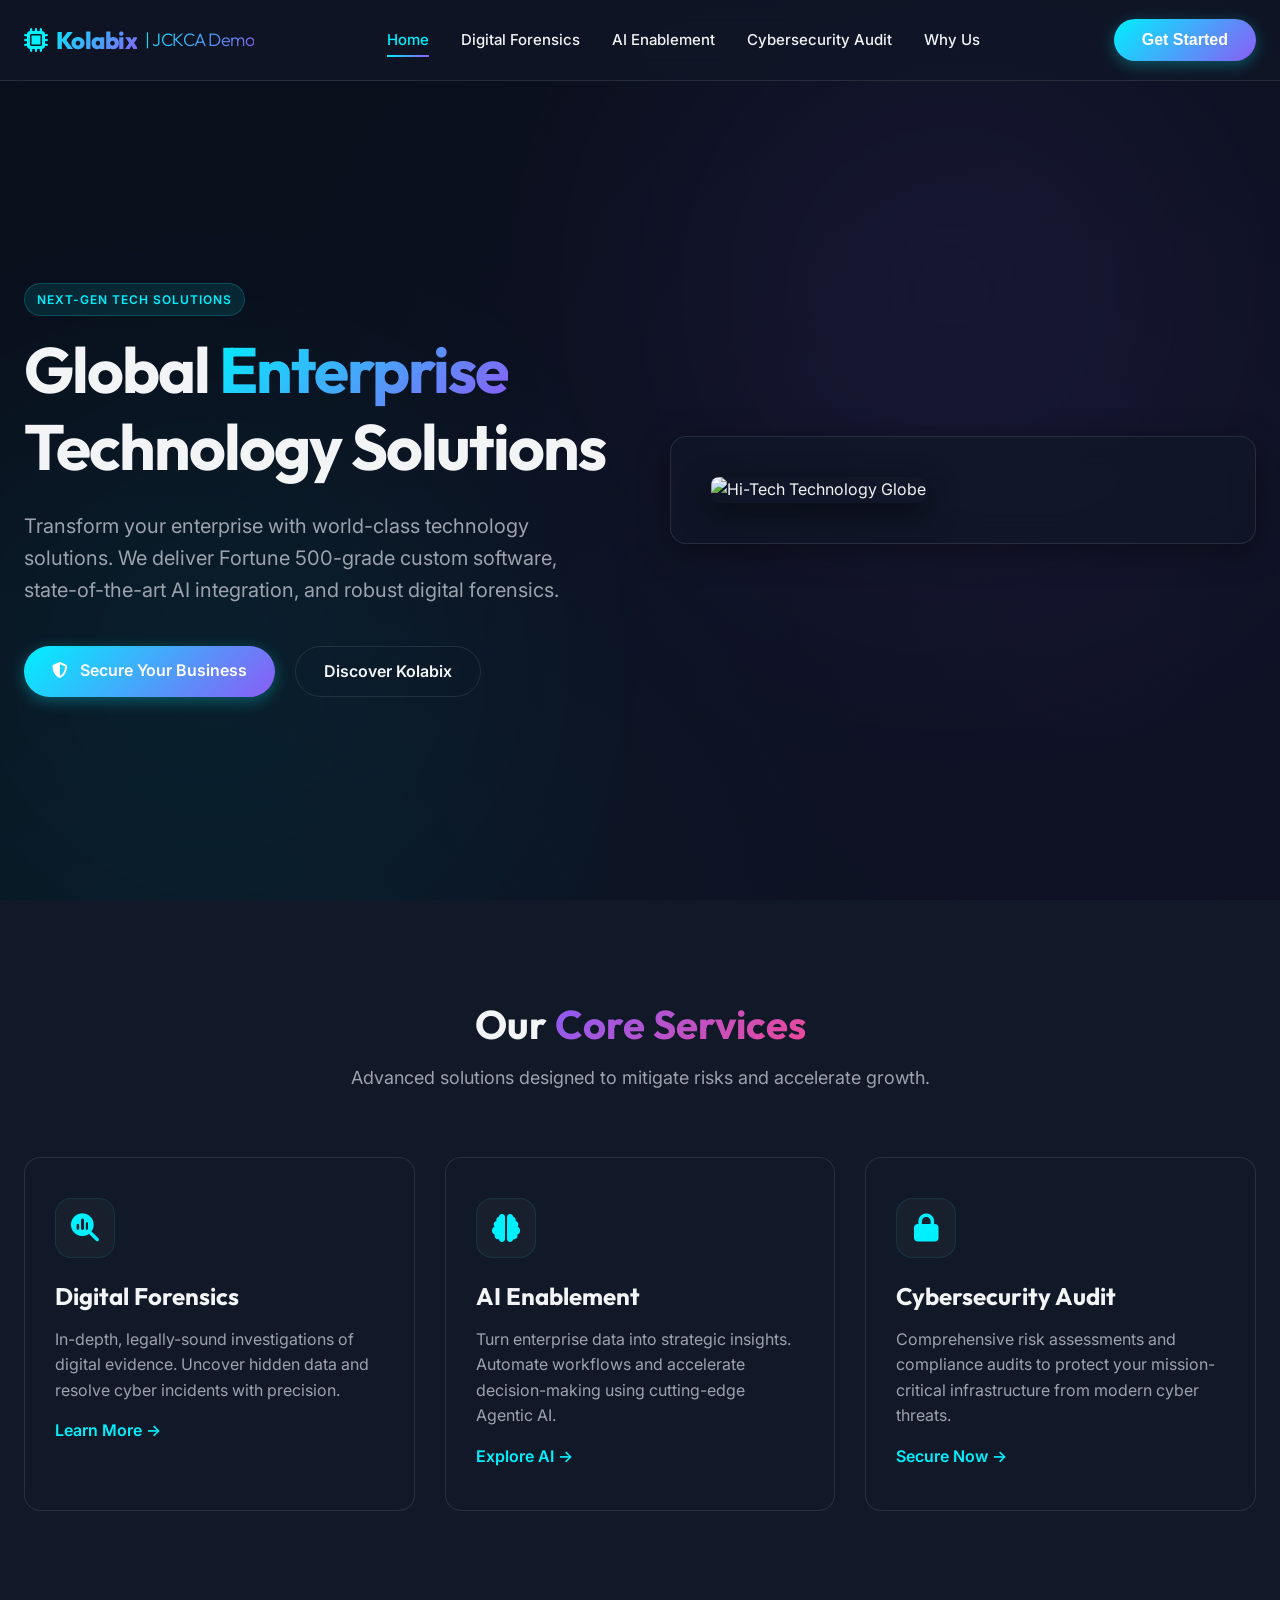
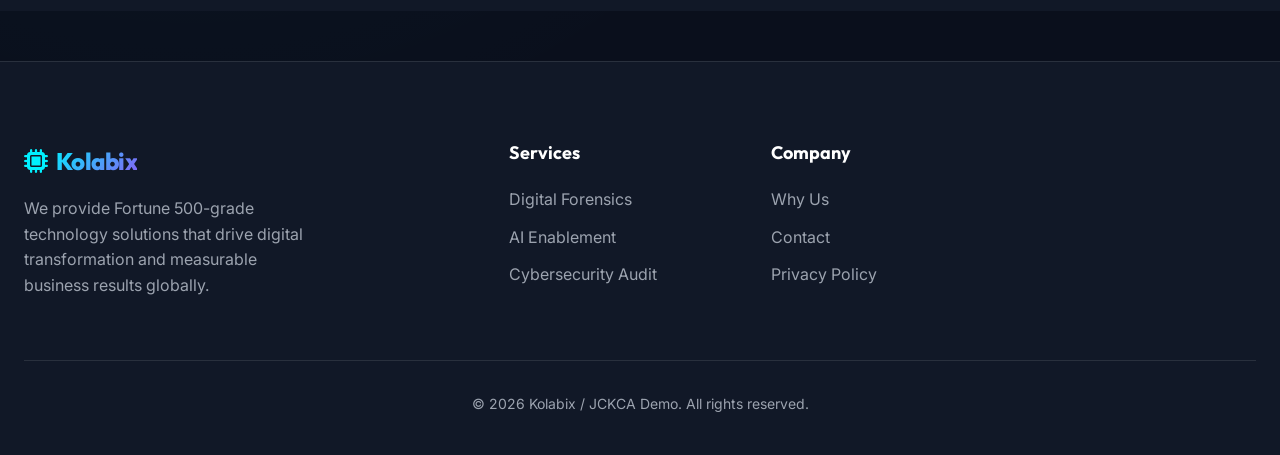
==== index.html @ 346cc745 "Add modern hi-tech theme and content pages for jckcademo" ====
<!DOCTYPE html>
<html lang="en">
<head>
    <meta charset="UTF-8">
    <meta name="viewport" content="width=device-width, initial-scale=1.0">
    <title>JCKCA Demo - Subdomain of Kolabix</title>
    <link rel="stylesheet" href="styles.css">
    <link rel="stylesheet" href="https://cdnjs.cloudflare.com/ajax/libs/font-awesome/6.4.0/css/all.min.css">
</head>
<body>

    <header>
        <div class="container nav-container">
            <a href="index.html" class="logo">
                <i class="fa-solid fa-microchip" style="color: var(--accent-cyan)"></i>
                <span>Kolabix</span> <span style="font-weight: 300; font-size: 18px; color: var(--text-secondary)">| JCKCA Demo</span>
            </a>
            
            <ul class="nav-links">
                <li><a href="index.html" class="active">Home</a></li>
                <li><a href="Digital%20Forensics.html">Digital Forensics</a></li>
                <li><a href="AI%20Enablement.html">AI Enablement</a></li>
                <li><a href="Cybersecurity%20Audit.html">Cybersecurity Audit</a></li>
                <li><a href="Why%20Us.html">Why Us</a></li>
            </ul>
            
            <button class="btn btn-primary" onclick="alert('Contact form coming soon!')">Get Started</button>
        </div>
    </header>

    <main>
        <section class="hero">
            <div class="container hero-grid">
                <div class="hero-content">
                    <span class="badge">Next-Gen Tech Solutions</span>
                    <h1>Global <span class="text-gradient">Enterprise</span> Technology Solutions</h1>
                    <p>Transform your enterprise with world-class technology solutions. We deliver Fortune 500-grade custom software, state-of-the-art AI integration, and robust digital forensics.</p>
                    
                    <div class="hero-btns">
                        <a href="Cybersecurity%20Audit.html" class="btn btn-primary"><i class="fa-solid fa-shield-halved" style="margin-right: 8px;"></i> Secure Your Business</a>
                        <a href="Why%20Us.html" class="btn btn-outline">Discover Kolabix</a>
                    </div>
                </div>
                
                <div class="hero-image glass-panel">
                    <img src="https://images.unsplash.com/photo-1451187580459-43490279c0fa?q=80&w=2672&auto=format&fit=crop" alt="Hi-Tech Technology Globe" style="width: 100%; border-radius: 8px; box-shadow: 0 10px 30px rgba(0,0,0,0.5);">
                </div>
            </div>
        </section>

        <section class="section-padding" style="background: var(--bg-secondary)">
            <div class="container">
                <div class="section-header">
                    <h2>Our <span class="text-gradient-alt">Core Services</span></h2>
                    <p>Advanced solutions designed to mitigate risks and accelerate growth.</p>
                </div>
                
                <div class="grid-3">
                    <div class="feature-card">
                        <div class="feature-icon"><i class="fa-solid fa-magnifying-glass-chart"></i></div>
                        <h3>Digital Forensics</h3>
                        <p>In-depth, legally-sound investigations of digital evidence. Uncover hidden data and resolve cyber incidents with precision.</p>
                        <a href="Digital%20Forensics.html" style="color: var(--accent-cyan); display: inline-block; margin-top: 15px; font-weight: 600;">Learn More &rarr;</a>
                    </div>
                    
                    <div class="feature-card">
                        <div class="feature-icon"><i class="fa-solid fa-brain"></i></div>
                        <h3>AI Enablement</h3>
                        <p>Turn enterprise data into strategic insights. Automate workflows and accelerate decision-making using cutting-edge Agentic AI.</p>
                        <a href="AI%20Enablement.html" style="color: var(--accent-cyan); display: inline-block; margin-top: 15px; font-weight: 600;">Explore AI &rarr;</a>
                    </div>
                    
                    <div class="feature-card">
                        <div class="feature-icon"><i class="fa-solid fa-lock"></i></div>
                        <h3>Cybersecurity Audit</h3>
                        <p>Comprehensive risk assessments and compliance audits to protect your mission-critical infrastructure from modern cyber threats.</p>
                        <a href="Cybersecurity%20Audit.html" style="color: var(--accent-cyan); display: inline-block; margin-top: 15px; font-weight: 600;">Secure Now &rarr;</a>
                    </div>
                </div>
            </div>
        </section>

    </main>

    <footer>
        <div class="container">
            <div class="footer-grid">
                <div class="footer-about">
                    <a href="index.html" class="logo">
                        <i class="fa-solid fa-microchip" style="color: var(--accent-cyan)"></i>
                        <span>Kolabix</span>
                    </a>
                    <p>We provide Fortune 500-grade technology solutions that drive digital transformation and measurable business results globally.</p>
                </div>
                
                <div class="footer-links">
                    <h4>Services</h4>
                    <ul>
                        <li><a href="Digital%20Forensics.html">Digital Forensics</a></li>
                        <li><a href="AI%20Enablement.html">AI Enablement</a></li>
                        <li><a href="Cybersecurity%20Audit.html">Cybersecurity Audit</a></li>
                    </ul>
                </div>
                
                <div class="footer-links">
                    <h4>Company</h4>
                    <ul>
                        <li><a href="Why%20Us.html">Why Us</a></li>
                        <li><a href="#">Contact</a></li>
                        <li><a href="#">Privacy Policy</a></li>
                    </ul>
                </div>
            </div>
            
            <div class="footer-bottom">
                &copy; 2026 Kolabix / JCKCA Demo. All rights reserved.
            </div>
        </div>
    </footer>

</body>
</html>
---- styles.css ----
@import url('https://fonts.googleapis.com/css2?family=Inter:wght@300;400;500;600;700;800&family=Outfit:wght@400;500;600;700;800&display=swap');

:root {
  --bg-primary: #0a0f1c;
  --bg-secondary: #111827;
  --bg-glass: rgba(17, 24, 39, 0.7);
  --text-primary: #f3f4f6;
  --text-secondary: #9ca3af;
  --accent-cyan: #00f0ff;
  --accent-purple: #8b5cf6;
  --accent-pink: #ec4899;
  
  --gradient-primary: linear-gradient(135deg, var(--accent-cyan), var(--accent-purple));
  --gradient-secondary: linear-gradient(135deg, var(--accent-purple), var(--accent-pink));
  
  --glass-border: rgba(255, 255, 255, 0.1);
  --glass-shadow: 0 8px 32px 0 rgba(0, 0, 0, 0.37);
  
  --card-radius: 16px;
  --transition-fast: 0.2s ease;
  --transition-normal: 0.4s cubic-bezier(0.4, 0, 0.2, 1);
}

* {
  margin: 0;
  padding: 0;
  box-sizing: border-box;
}

body {
  font-family: 'Inter', sans-serif;
  background-color: var(--bg-primary);
  color: var(--text-primary);
  line-height: 1.6;
  overflow-x: hidden;
  background-image: 
    radial-gradient(circle at 15% 50%, rgba(0, 240, 255, 0.05) 0%, transparent 50%),
    radial-gradient(circle at 85% 30%, rgba(139, 92, 246, 0.05) 0%, transparent 50%);
}

h1, h2, h3, h4, h5, h6 {
  font-family: 'Outfit', sans-serif;
  font-weight: 700;
  line-height: 1.2;
}

a {
  text-decoration: none;
  color: inherit;
  transition: color var(--transition-fast);
}

.container {
  max-width: 1280px;
  margin: 0 auto;
  padding: 0 24px;
}

/* Typography elements */
.text-gradient {
  background: var(--gradient-primary);
  -webkit-background-clip: text;
  -webkit-text-fill-color: transparent;
  background-clip: text;
}

.text-gradient-alt {
  background: var(--gradient-secondary);
  -webkit-background-clip: text;
  -webkit-text-fill-color: transparent;
  background-clip: text;
}

/* Header & Nav */
header {
  position: fixed;
  top: 0;
  left: 0;
  width: 100%;
  z-index: 1000;
  background: var(--bg-glass);
  backdrop-filter: blur(12px);
  -webkit-backdrop-filter: blur(12px);
  border-bottom: 1px solid var(--glass-border);
  transition: all var(--transition-normal);
}

.nav-container {
  display: flex;
  justify-content: space-between;
  align-items: center;
  height: 80px;
}

.logo {
  font-family: 'Outfit', sans-serif;
  font-size: 24px;
  font-weight: 800;
  letter-spacing: -0.5px;
  display: flex;
  align-items: center;
  gap: 8px;
}

.logo span {
  background: var(--gradient-primary);
  -webkit-background-clip: text;
  -webkit-text-fill-color: transparent;
}

.nav-links {
  display: flex;
  gap: 32px;
  list-style: none;
}

.nav-links a {
  font-weight: 500;
  font-size: 15px;
  color: var(--text-primary);
  position: relative;
  padding: 8px 0;
}

.nav-links a::after {
  content: '';
  position: absolute;
  bottom: 0;
  left: 0;
  width: 0;
  height: 2px;
  background: var(--gradient-primary);
  transition: width var(--transition-normal);
}

.nav-links a:hover::after,
.nav-links a.active::after {
  width: 100%;
}

.nav-links a.active {
  color: var(--accent-cyan);
}

.btn {
  display: inline-block;
  padding: 12px 28px;
  border-radius: 30px;
  font-weight: 600;
  font-size: 16px;
  cursor: pointer;
  transition: all var(--transition-normal);
  border: none;
  outline: none;
}

.btn-primary {
  background: var(--gradient-primary);
  color: #fff;
  box-shadow: 0 4px 15px rgba(0, 240, 255, 0.3);
}

.btn-primary:hover {
  transform: translateY(-2px);
  box-shadow: 0 8px 25px rgba(0, 240, 255, 0.4);
  background: linear-gradient(135deg, var(--accent-purple), var(--accent-cyan));
}

.btn-outline {
  background: transparent;
  color: var(--text-primary);
  border: 1px solid var(--glass-border);
  backdrop-filter: blur(10px);
}

.btn-outline:hover {
  background: rgba(255, 255, 255, 0.05);
  border-color: var(--accent-cyan);
  color: var(--accent-cyan);
}

/* Hero Section */
.hero {
  padding: 180px 0 100px;
  min-height: 100vh;
  display: flex;
  align-items: center;
  position: relative;
}

.hero::before {
  content: '';
  position: absolute;
  top: 10%;
  right: 10%;
  width: 400px;
  height: 400px;
  background: var(--accent-purple);
  filter: blur(150px);
  opacity: 0.15;
  border-radius: 50%;
  z-index: -1;
}

.hero::after {
  content: '';
  position: absolute;
  bottom: 10%;
  left: 5%;
  width: 300px;
  height: 300px;
  background: var(--accent-cyan);
  filter: blur(150px);
  opacity: 0.15;
  border-radius: 50%;
  z-index: -1;
}

.hero-grid {
  display: grid;
  grid-template-columns: 1fr 1fr;
  gap: 60px;
  align-items: center;
}

.hero-content h1 {
  font-size: 64px;
  margin-bottom: 24px;
  letter-spacing: -2px;
}

.hero-content p {
  font-size: 20px;
  color: var(--text-secondary);
  margin-bottom: 40px;
  max-width: 540px;
}

.hero-btns {
  display: flex;
  gap: 20px;
}

.hero-image {
  position: relative;
}

.glass-panel {
  background: var(--bg-glass);
  backdrop-filter: blur(16px);
  -webkit-backdrop-filter: blur(16px);
  border: 1px solid var(--glass-border);
  border-radius: var(--card-radius);
  padding: 40px;
  box-shadow: var(--glass-shadow);
  position: relative;
  overflow: hidden;
}

.glass-panel::before {
  content: '';
  position: absolute;
  top: 0;
  left: -100%;
  width: 50%;
  height: 100%;
  background: linear-gradient(90deg, transparent, rgba(255,255,255,0.05), transparent);
  transform: skewX(-20deg);
  animation: shine 8s infinite;
}

@keyframes shine {
  0% { left: -100%; }
  20% { left: 200%; }
  100% { left: 200%; }
}

/* Feature Cards */
.section-padding {
  padding: 100px 0;
}

.section-header {
  text-align: center;
  margin-bottom: 64px;
}

.section-header h2 {
  font-size: 40px;
  margin-bottom: 16px;
}

.section-header p {
  color: var(--text-secondary);
  font-size: 18px;
  max-width: 600px;
  margin: 0 auto;
}

.grid-3 {
  display: grid;
  grid-template-columns: repeat(3, 1fr);
  gap: 30px;
}

.grid-2 {
  display: grid;
  grid-template-columns: repeat(2, 1fr);
  gap: 40px;
}

.feature-card {
  background: var(--bg-secondary);
  border: 1px solid var(--glass-border);
  border-radius: var(--card-radius);
  padding: 40px 30px;
  transition: all var(--transition-normal);
  position: relative;
  overflow: hidden;
  z-index: 1;
}

.feature-card::before {
  content: '';
  position: absolute;
  top: 0;
  left: 0;
  width: 100%;
  height: 100%;
  background: var(--gradient-primary);
  opacity: 0;
  z-index: -1;
  transition: opacity var(--transition-normal);
}

.feature-card:hover {
  transform: translateY(-10px);
  border-color: transparent;
  box-shadow: 0 20px 40px rgba(0, 0, 0, 0.4);
}

.feature-card:hover::before {
  opacity: 0.05;
}

.feature-icon {
  width: 60px;
  height: 60px;
  border-radius: 16px;
  background: rgba(255, 255, 255, 0.03);
  display: flex;
  align-items: center;
  justify-content: center;
  margin-bottom: 24px;
  font-size: 28px;
  color: var(--accent-cyan);
  border: 1px solid rgba(0, 240, 255, 0.1);
  transition: all var(--transition-normal);
}

.feature-card:hover .feature-icon {
  background: var(--gradient-primary);
  color: white;
  border-color: transparent;
  transform: scale(1.1) rotate(5deg);
}

.feature-card h3 {
  font-size: 24px;
  margin-bottom: 16px;
}

.feature-card p {
  color: var(--text-secondary);
}

/* Footer */
footer {
  background: var(--bg-secondary);
  border-top: 1px solid var(--glass-border);
  padding: 80px 0 40px;
  margin-top: 50px;
}

.footer-grid {
  display: grid;
  grid-template-columns: 2fr 1fr 1fr 1fr;
  gap: 40px;
  margin-bottom: 60px;
}

.footer-about p {
  color: var(--text-secondary);
  margin-top: 16px;
  max-width: 300px;
}

.footer-links h4 {
  font-size: 18px;
  margin-bottom: 24px;
  color: #fff;
}

.footer-links ul {
  list-style: none;
}

.footer-links li {
  margin-bottom: 12px;
}

.footer-links a {
  color: var(--text-secondary);
}

.footer-links a:hover {
  color: var(--accent-cyan);
}

.footer-bottom {
  text-align: center;
  padding-top: 32px;
  border-top: 1px solid var(--glass-border);
  color: var(--text-secondary);
  font-size: 14px;
}

.badge {
  display: inline-block;
  padding: 6px 12px;
  background: rgba(0, 240, 255, 0.1);
  color: var(--accent-cyan);
  border: 1px solid rgba(0, 240, 255, 0.2);
  border-radius: 20px;
  font-size: 12px;
  font-weight: 600;
  letter-spacing: 1px;
  text-transform: uppercase;
  margin-bottom: 16px;
}

/* Responsive */
@media (max-width: 992px) {
  .hero-grid {
    grid-template-columns: 1fr;
    text-align: center;
  }
  
  .hero-content p {
    margin: 0 auto 40px;
  }
  
  .hero-btns {
    justify-content: center;
  }
  
  .grid-3 {
    grid-template-columns: repeat(2, 1fr);
  }
}

@media (max-width: 768px) {
  .nav-links {
    display: none;
  }
  
  .hero-content h1 {
    font-size: 48px;
  }
  
  .grid-3, .grid-2 {
    grid-template-columns: 1fr;
  }
  
  .footer-grid {
    grid-template-columns: 1fr 1fr;
  }
}

@media (max-width: 480px) {
  .footer-grid {
    grid-template-columns: 1fr;
  }
  
  .hero-content h1 {
    font-size: 36px;
  }
}
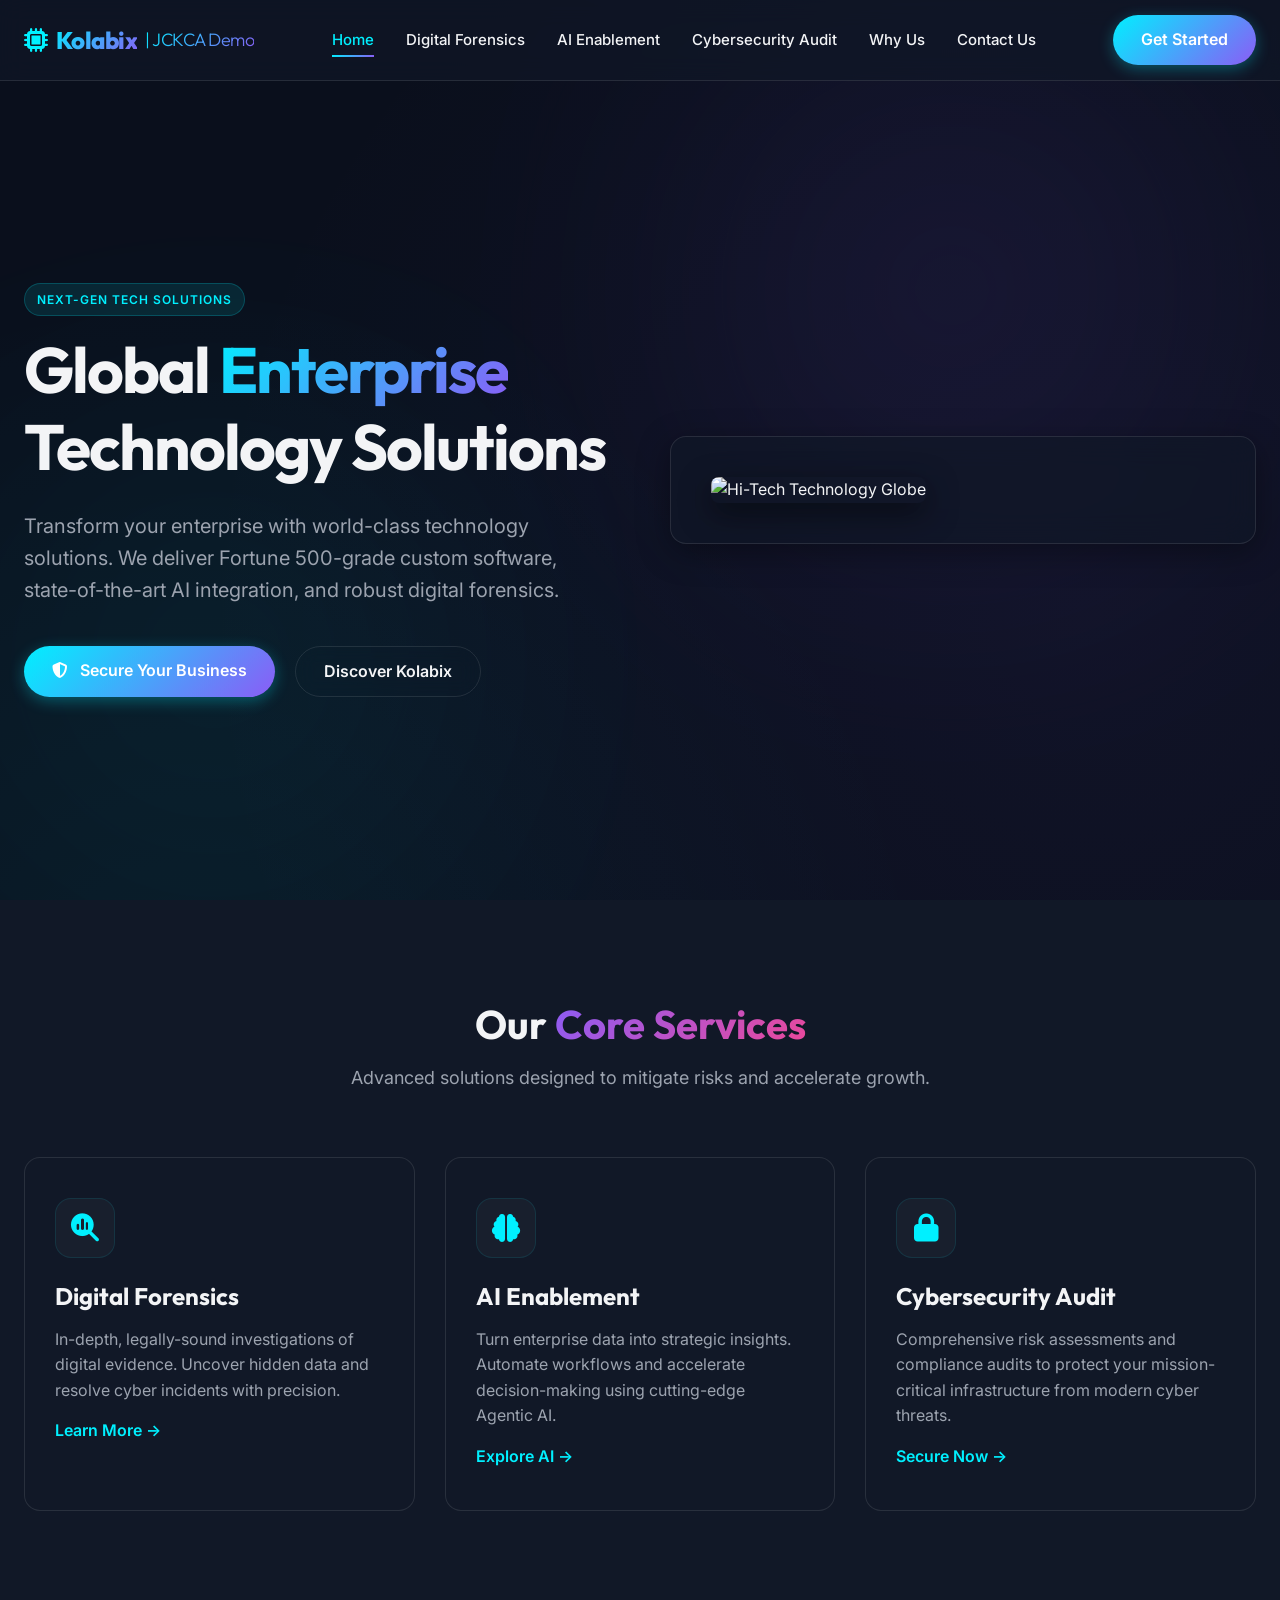
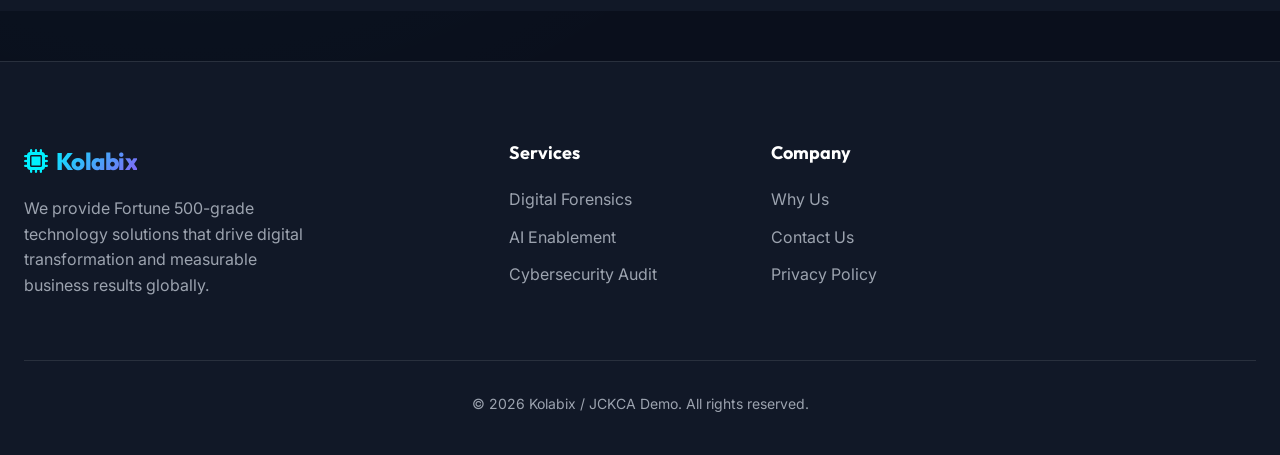
==== commit e93077a4: "Add Contact Us page and update CTAs" ====
--- a/index.html
+++ b/index.html
@@ -22,9 +22,10 @@
                 <li><a href="AI%20Enablement.html">AI Enablement</a></li>
                 <li><a href="Cybersecurity%20Audit.html">Cybersecurity Audit</a></li>
                 <li><a href="Why%20Us.html">Why Us</a></li>
+                <li><a href="Contact%20us.html">Contact Us</a></li>
             </ul>
             
-            <button class="btn btn-primary" onclick="alert('Contact form coming soon!')">Get Started</button>
+            <a href="Contact%20us.html" class="btn btn-primary">Get Started</a>
         </div>
     </header>
 
@@ -106,7 +107,7 @@
                     <h4>Company</h4>
                     <ul>
                         <li><a href="Why%20Us.html">Why Us</a></li>
-                        <li><a href="#">Contact</a></li>
+                        <li><a href="Contact%20us.html">Contact Us</a></li>
                         <li><a href="#">Privacy Policy</a></li>
                     </ul>
                 </div>
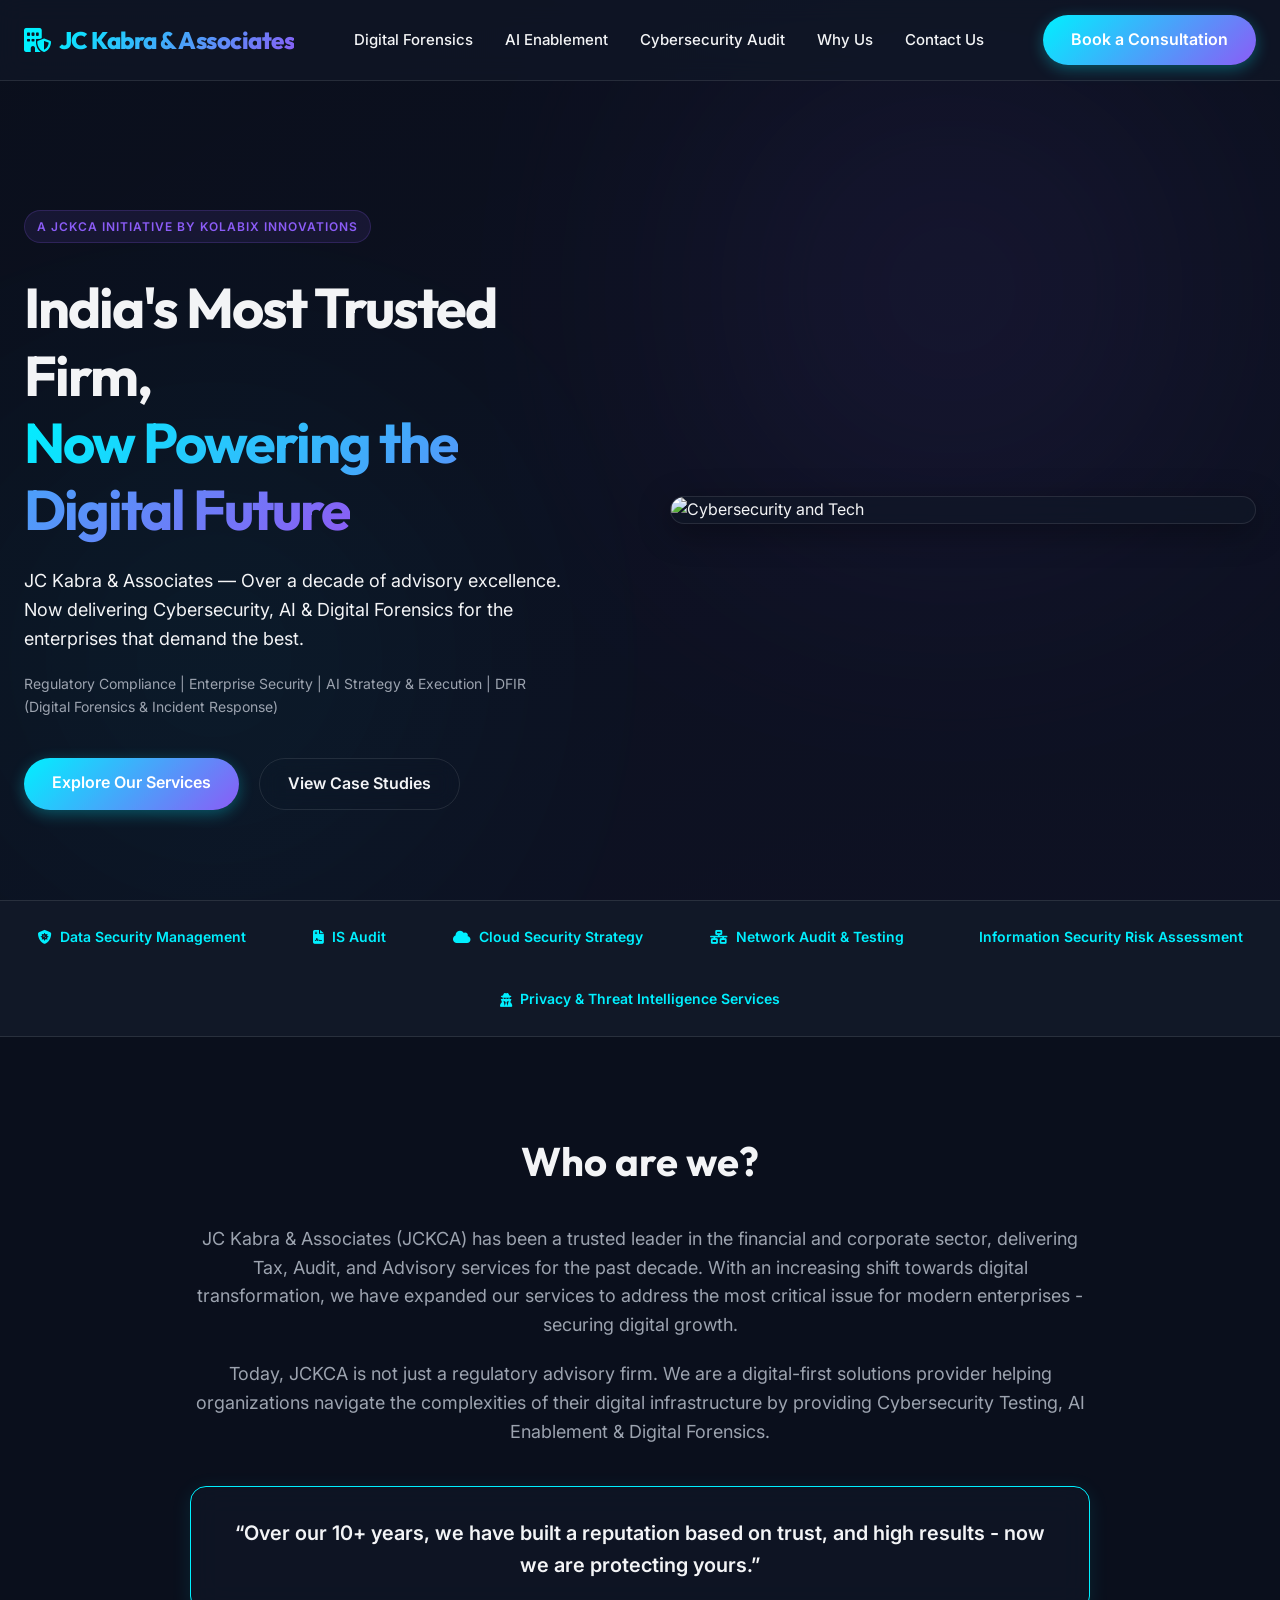
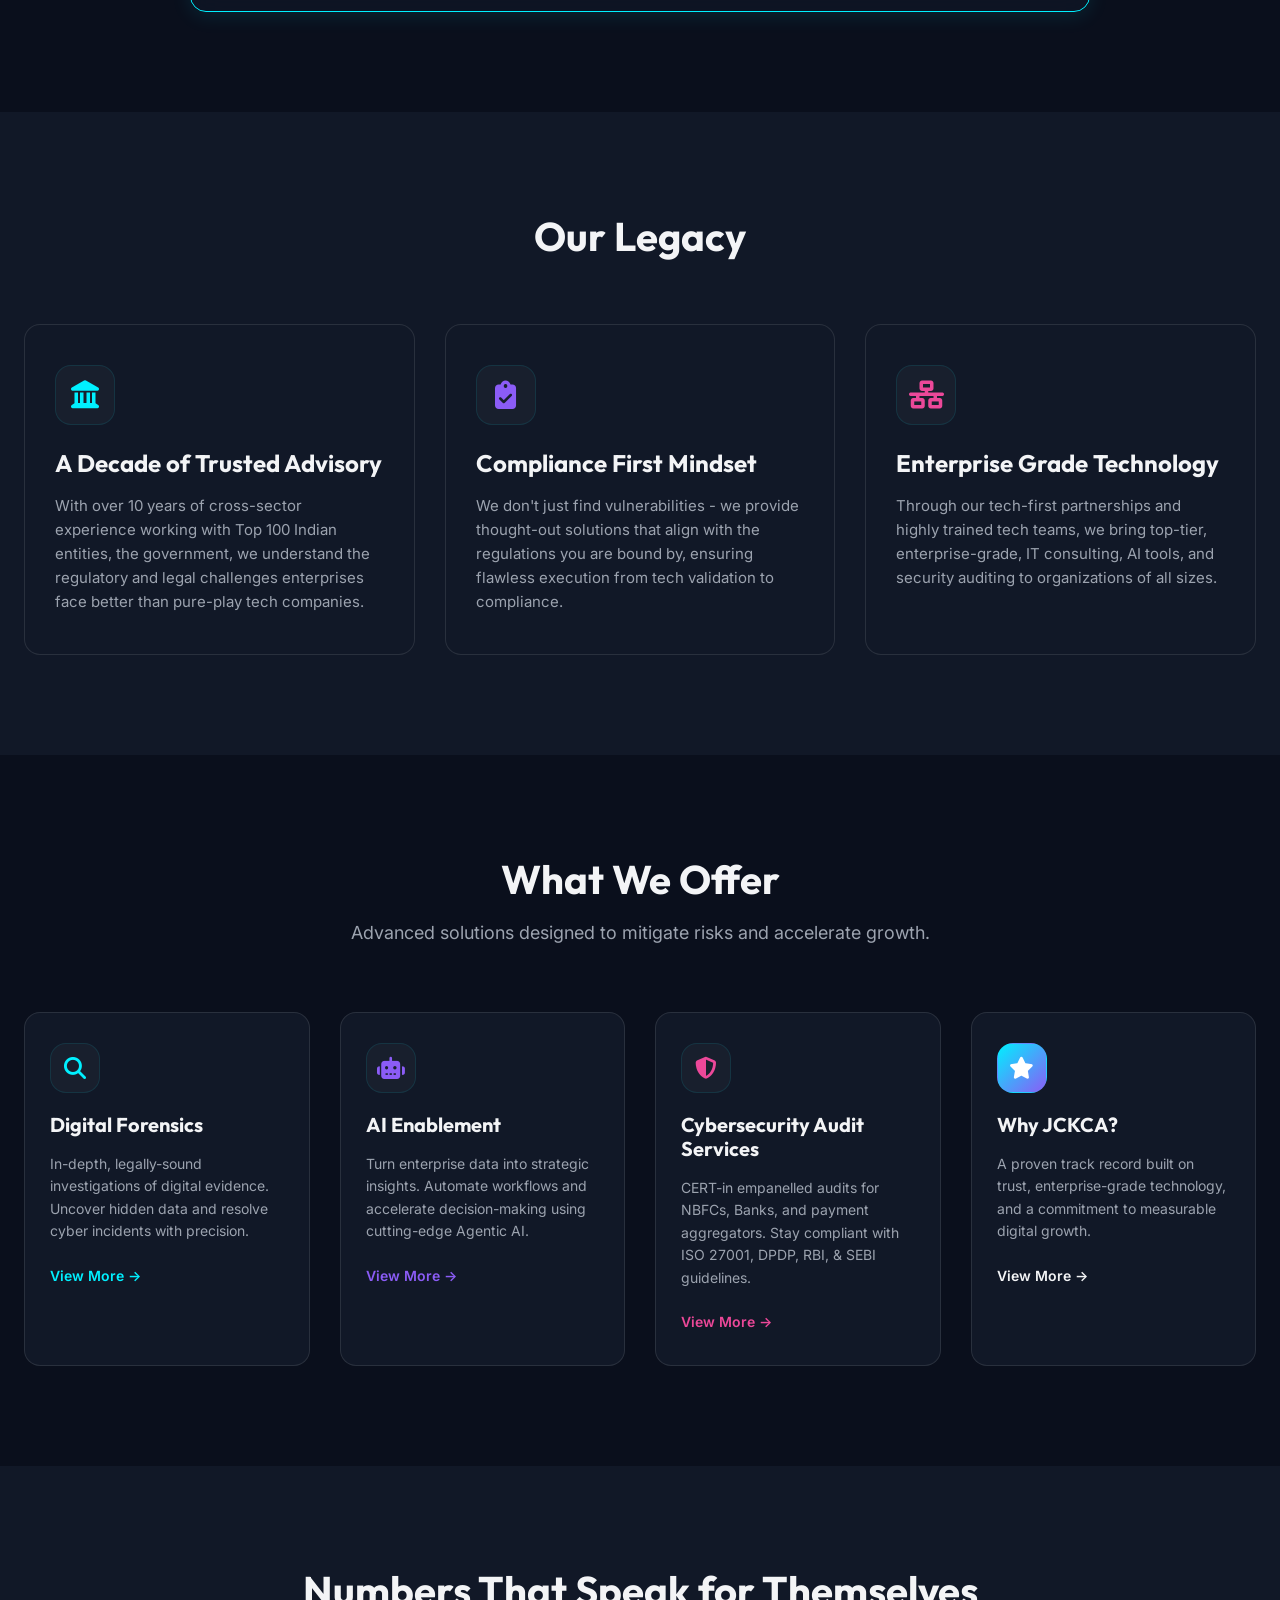
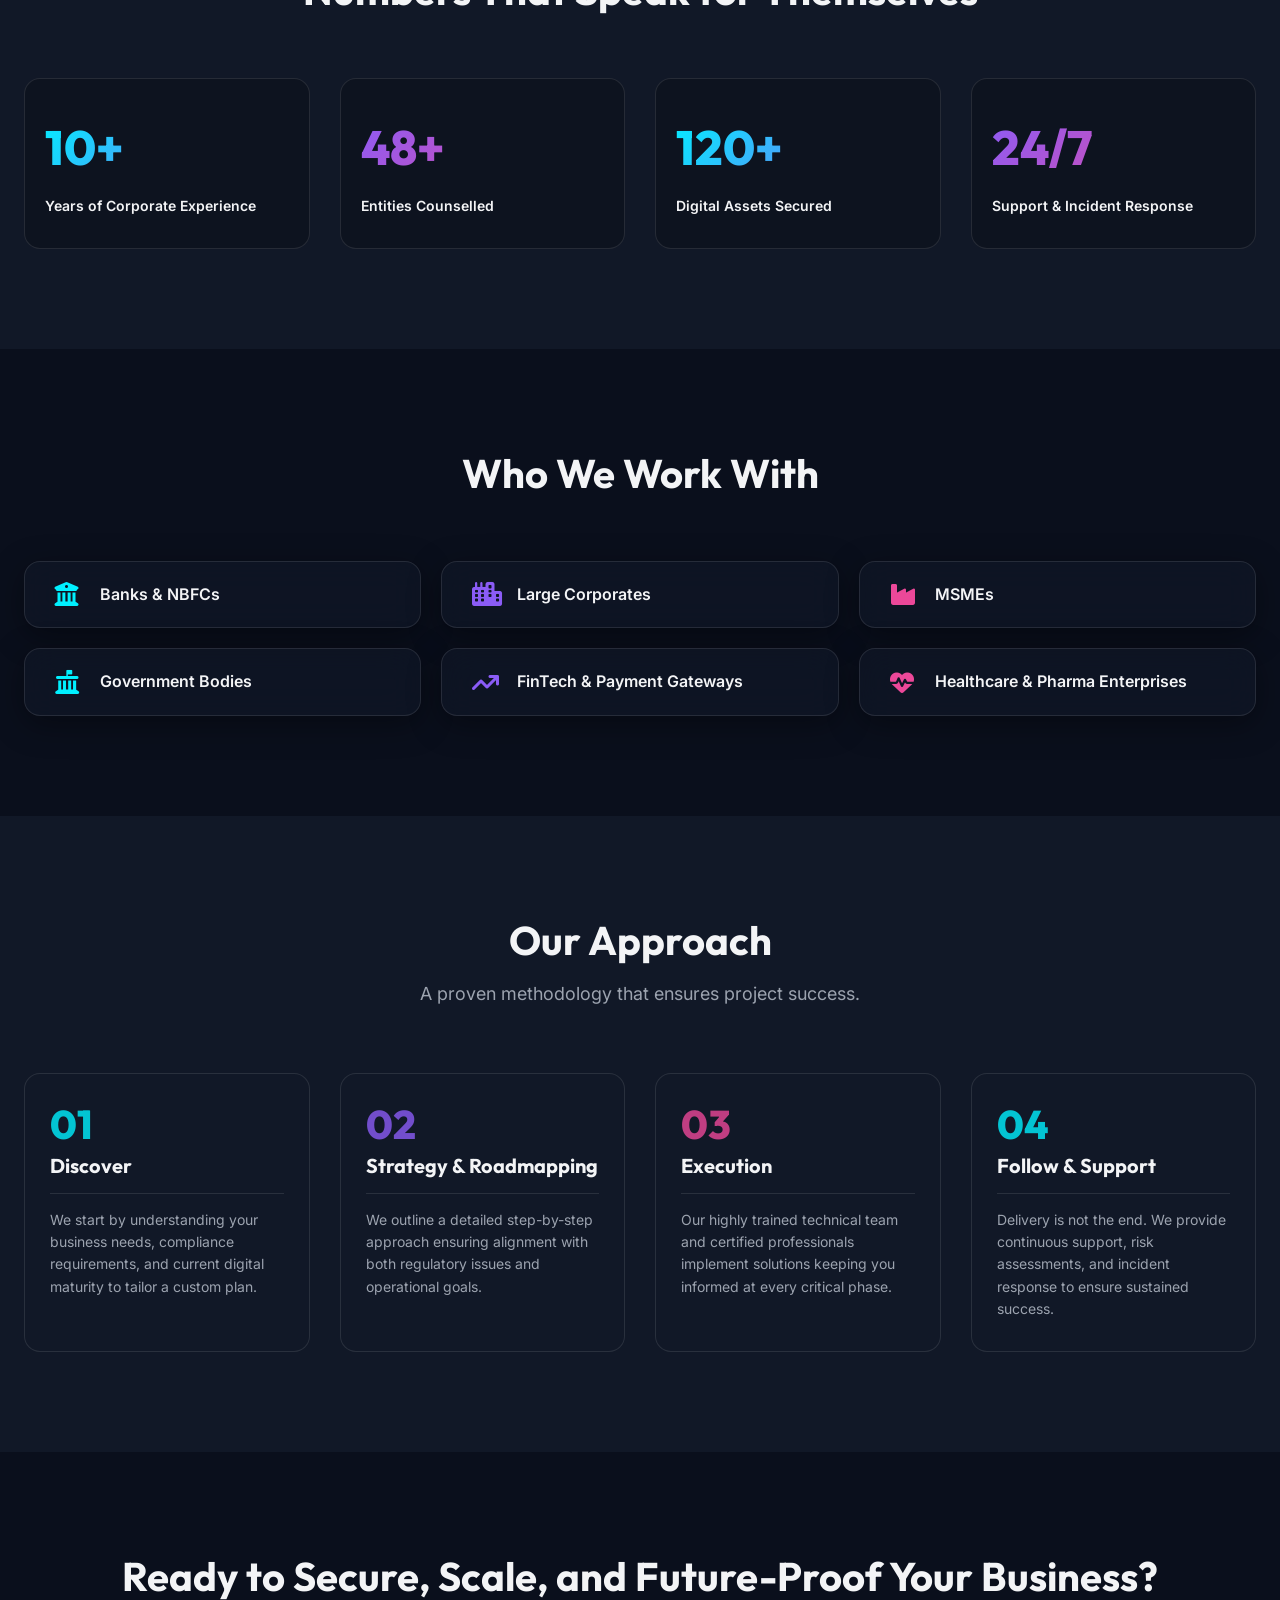
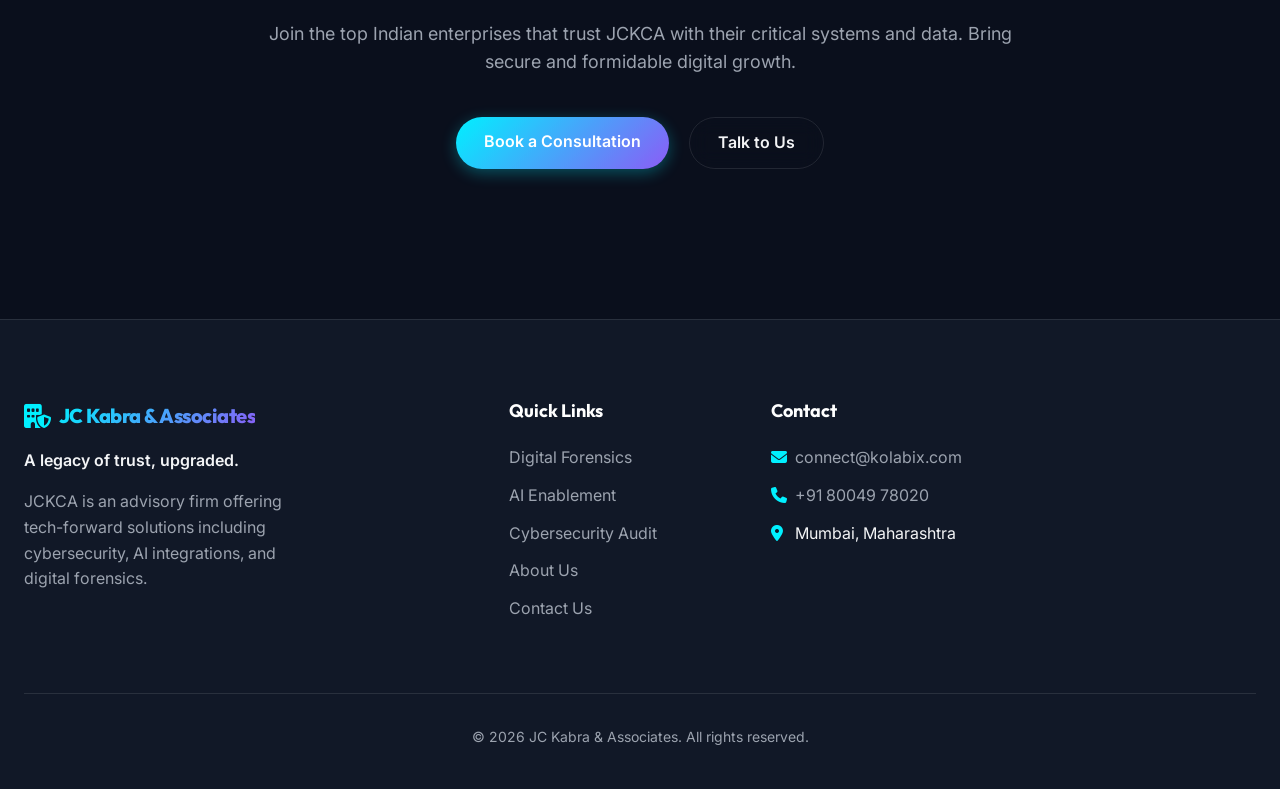
==== commit fb9c5fe7: "Update homepage content from mockup & update header/footer logo" ====
--- a/index.html
+++ b/index.html
@@ -3,7 +3,7 @@
 <head>
     <meta charset="UTF-8">
     <meta name="viewport" content="width=device-width, initial-scale=1.0">
-    <title>JCKCA Demo - Subdomain of Kolabix</title>
+    <title>JC Kabra & Associates - Powering the Digital Future</title>
     <link rel="stylesheet" href="styles.css">
     <link rel="stylesheet" href="https://cdnjs.cloudflare.com/ajax/libs/font-awesome/6.4.0/css/all.min.css">
 </head>
@@ -12,12 +12,11 @@
     <header>
         <div class="container nav-container">
             <a href="index.html" class="logo">
-                <i class="fa-solid fa-microchip" style="color: var(--accent-cyan)"></i>
-                <span>Kolabix</span> <span style="font-weight: 300; font-size: 18px; color: var(--text-secondary)">| JCKCA Demo</span>
+                <i class="fa-solid fa-building-shield" style="color: var(--accent-cyan)"></i>
+                <span>JC Kabra & Associates</span>
             </a>
             
             <ul class="nav-links">
-                <li><a href="index.html" class="active">Home</a></li>
                 <li><a href="Digital%20Forensics.html">Digital Forensics</a></li>
                 <li><a href="AI%20Enablement.html">AI Enablement</a></li>
                 <li><a href="Cybersecurity%20Audit.html">Cybersecurity Audit</a></li>
@@ -25,58 +24,226 @@
                 <li><a href="Contact%20us.html">Contact Us</a></li>
             </ul>
             
-            <a href="Contact%20us.html" class="btn btn-primary">Get Started</a>
+            <a href="Contact%20us.html" class="btn btn-primary">Book a Consultation</a>
         </div>
     </header>
 
     <main>
-        <section class="hero">
+        <section class="hero" style="padding-bottom: 60px;">
             <div class="container hero-grid">
                 <div class="hero-content">
-                    <span class="badge">Next-Gen Tech Solutions</span>
-                    <h1>Global <span class="text-gradient">Enterprise</span> Technology Solutions</h1>
-                    <p>Transform your enterprise with world-class technology solutions. We deliver Fortune 500-grade custom software, state-of-the-art AI integration, and robust digital forensics.</p>
+                    <span class="badge" style="background: rgba(139, 92, 246, 0.1); color: var(--accent-purple); border-color: rgba(139, 92, 246, 0.2);">A JCKCA Initiative by Kolabix Innovations</span>
+                    <h1 style="font-size: 56px; margin-top: 15px;">India's Most Trusted Firm, <br/><span class="text-gradient">Now Powering the Digital Future</span></h1>
+                    <p style="font-size: 18px; color: var(--text-primary); margin-bottom: 20px;">JC Kabra & Associates — Over a decade of advisory excellence. Now delivering Cybersecurity, AI & Digital Forensics for the enterprises that demand the best.</p>
+                    <p style="font-size: 14px; color: var(--text-secondary); margin-bottom: 40px;">
+                        Regulatory Compliance | Enterprise Security | AI Strategy & Execution | DFIR (Digital Forensics & Incident Response)
+                    </p>
                     
                     <div class="hero-btns">
-                        <a href="Cybersecurity%20Audit.html" class="btn btn-primary"><i class="fa-solid fa-shield-halved" style="margin-right: 8px;"></i> Secure Your Business</a>
-                        <a href="Why%20Us.html" class="btn btn-outline">Discover Kolabix</a>
+                        <a href="#services" class="btn btn-primary">Explore Our Services</a>
+                        <a href="Why%20Us.html" class="btn btn-outline">View Case Studies</a>
                     </div>
                 </div>
                 
-                <div class="hero-image glass-panel">
-                    <img src="https://images.unsplash.com/photo-1451187580459-43490279c0fa?q=80&w=2672&auto=format&fit=crop" alt="Hi-Tech Technology Globe" style="width: 100%; border-radius: 8px; box-shadow: 0 10px 30px rgba(0,0,0,0.5);">
-                </div>
-            </div>
-        </section>
-
-        <section class="section-padding" style="background: var(--bg-secondary)">
-            <div class="container">
-                <div class="section-header">
-                    <h2>Our <span class="text-gradient-alt">Core Services</span></h2>
-                    <p>Advanced solutions designed to mitigate risks and accelerate growth.</p>
-                </div>
-                
+                <div class="hero-image glass-panel" style="padding: 0;">
+                    <img src="https://images.unsplash.com/photo-1550751827-4bd374c3f58b?q=80&w=2670&auto=format&fit=crop" alt="Cybersecurity and Tech" style="width: 100%; border-radius: 8px; box-shadow: 0 10px 30px rgba(0,0,0,0.5); display: block;">
+                </div>
+            </div>
+        </section>
+
+        <!-- Scrolling Ticker Alternative (Tags) -->
+        <section style="background: var(--bg-secondary); border-top: 1px solid var(--glass-border); border-bottom: 1px solid var(--glass-border); padding: 25px 0; overflow: hidden;">
+            <div class="container" style="display: flex; gap: 40px; justify-content: space-around; flex-wrap: wrap; font-size: 14px; font-weight: 600; color: var(--accent-cyan);">
+                <div style="display: flex; align-items: center; gap: 8px;"><i class="fa-solid fa-shield-virus"></i> Data Security Management</div>
+                <div style="display: flex; align-items: center; gap: 8px;"><i class="fa-solid fa-file-contract"></i> IS Audit</div>
+                <div style="display: flex; align-items: center; gap: 8px;"><i class="fa-solid fa-cloud"></i> Cloud Security Strategy</div>
+                <div style="display: flex; align-items: center; gap: 8px;"><i class="fa-solid fa-network-wired"></i> Network Audit & Testing</div>
+                <div style="display: flex; align-items: center; gap: 8px;"><i class="fa-solid fa-magnifying-glass-shield"></i> Information Security Risk Assessment</div>
+                <div style="display: flex; align-items: center; gap: 8px;"><i class="fa-solid fa-user-secret"></i> Privacy & Threat Intelligence Services</div>
+            </div>
+        </section>
+
+        <!-- Who Are We -->
+        <section class="section-padding" style="background: var(--bg-primary);">
+            <div class="container">
+                <div class="section-header" style="margin-bottom: 40px;">
+                    <h2>Who are we?</h2>
+                </div>
+                <div style="max-width: 900px; margin: 0 auto; text-align: center; font-size: 18px; color: var(--text-secondary);">
+                    <p style="margin-bottom: 20px;">JC Kabra & Associates (JCKCA) has been a trusted leader in the financial and corporate sector, delivering Tax, Audit, and Advisory services for the past decade. With an increasing shift towards digital transformation, we have expanded our services to address the most critical issue for modern enterprises - securing digital growth.</p>
+                    <p style="margin-bottom: 40px;">Today, JCKCA is not just a regulatory advisory firm. We are a digital-first solutions provider helping organizations navigate the complexities of their digital infrastructure by providing Cybersecurity Testing, AI Enablement & Digital Forensics.</p>
+                    
+                    <div class="glass-panel" style="padding: 30px; text-align: center; border-color: var(--accent-cyan); box-shadow: 0 4px 20px rgba(0, 240, 255, 0.1);">
+                        <p style="font-weight: 600; font-size: 20px; color: var(--text-primary); margin: 0;">&ldquo;Over our 10+ years, we have built a reputation based on trust, and high results - now we are protecting yours.&rdquo;</p>
+                    </div>
+                </div>
+            </div>
+        </section>
+
+        <!-- Our Legacy -->
+        <section class="section-padding" style="background: var(--bg-secondary);">
+            <div class="container">
+                <div class="section-header">
+                    <h2>Our Legacy</h2>
+                </div>
                 <div class="grid-3">
                     <div class="feature-card">
-                        <div class="feature-icon"><i class="fa-solid fa-magnifying-glass-chart"></i></div>
-                        <h3>Digital Forensics</h3>
-                        <p>In-depth, legally-sound investigations of digital evidence. Uncover hidden data and resolve cyber incidents with precision.</p>
-                        <a href="Digital%20Forensics.html" style="color: var(--accent-cyan); display: inline-block; margin-top: 15px; font-weight: 600;">Learn More &rarr;</a>
-                    </div>
-                    
+                        <div class="feature-icon" style="color: var(--accent-cyan);"><i class="fa-solid fa-landmark"></i></div>
+                        <h3>A Decade of Trusted Advisory</h3>
+                        <p style="font-size: 15px;">With over 10 years of cross-sector experience working with Top 100 Indian entities, the government, we understand the regulatory and legal challenges enterprises face better than pure-play tech companies.</p>
+                    </div>
                     <div class="feature-card">
-                        <div class="feature-icon"><i class="fa-solid fa-brain"></i></div>
-                        <h3>AI Enablement</h3>
-                        <p>Turn enterprise data into strategic insights. Automate workflows and accelerate decision-making using cutting-edge Agentic AI.</p>
-                        <a href="AI%20Enablement.html" style="color: var(--accent-cyan); display: inline-block; margin-top: 15px; font-weight: 600;">Explore AI &rarr;</a>
-                    </div>
-                    
+                        <div class="feature-icon" style="color: var(--accent-purple);"><i class="fa-solid fa-clipboard-check"></i></div>
+                        <h3>Compliance First Mindset</h3>
+                        <p style="font-size: 15px;">We don't just find vulnerabilities - we provide thought-out solutions that align with the regulations you are bound by, ensuring flawless execution from tech validation to compliance.</p>
+                    </div>
                     <div class="feature-card">
-                        <div class="feature-icon"><i class="fa-solid fa-lock"></i></div>
-                        <h3>Cybersecurity Audit</h3>
-                        <p>Comprehensive risk assessments and compliance audits to protect your mission-critical infrastructure from modern cyber threats.</p>
-                        <a href="Cybersecurity%20Audit.html" style="color: var(--accent-cyan); display: inline-block; margin-top: 15px; font-weight: 600;">Secure Now &rarr;</a>
-                    </div>
+                        <div class="feature-icon" style="color: var(--accent-pink);"><i class="fa-solid fa-network-wired"></i></div>
+                        <h3>Enterprise Grade Technology</h3>
+                        <p style="font-size: 15px;">Through our tech-first partnerships and highly trained tech teams, we bring top-tier, enterprise-grade, IT consulting, AI tools, and security auditing to organizations of all sizes.</p>
+                    </div>
+                </div>
+            </div>
+        </section>
+
+        <!-- What We Offer -->
+        <section id="services" class="section-padding" style="background: var(--bg-primary);">
+            <div class="container">
+                <div class="section-header">
+                    <h2>What We Offer</h2>
+                    <p>Advanced solutions designed to mitigate risks and accelerate growth.</p>
+                </div>
+                <div class="grid-4">
+                    <div class="feature-card" style="padding: 30px 25px;">
+                        <div class="feature-icon" style="width: 50px; height: 50px; font-size: 22px; margin-bottom: 20px;"><i class="fa-solid fa-magnifying-glass"></i></div>
+                        <h3 style="font-size: 20px;">Digital Forensics</h3>
+                        <p style="font-size: 14px; margin-bottom: 20px;">In-depth, legally-sound investigations of digital evidence. Uncover hidden data and resolve cyber incidents with precision.</p>
+                        <a href="Digital%20Forensics.html" style="color: var(--accent-cyan); font-weight: 600; font-size: 14px;">View More &rarr;</a>
+                    </div>
+                    <div class="feature-card" style="padding: 30px 25px;">
+                        <div class="feature-icon" style="width: 50px; height: 50px; font-size: 22px; margin-bottom: 20px; color: var(--accent-purple);"><i class="fa-solid fa-robot"></i></div>
+                        <h3 style="font-size: 20px;">AI Enablement</h3>
+                        <p style="font-size: 14px; margin-bottom: 20px;">Turn enterprise data into strategic insights. Automate workflows and accelerate decision-making using cutting-edge Agentic AI.</p>
+                        <a href="AI%20Enablement.html" style="color: var(--accent-purple); font-weight: 600; font-size: 14px;">View More &rarr;</a>
+                    </div>
+                    <div class="feature-card" style="padding: 30px 25px;">
+                        <div class="feature-icon" style="width: 50px; height: 50px; font-size: 22px; margin-bottom: 20px; color: var(--accent-pink);"><i class="fa-solid fa-shield-halved"></i></div>
+                        <h3 style="font-size: 20px;">Cybersecurity Audit Services</h3>
+                        <p style="font-size: 14px; margin-bottom: 20px;">CERT-in empanelled audits for NBFCs, Banks, and payment aggregators. Stay compliant with ISO 27001, DPDP, RBI, & SEBI guidelines.</p>
+                        <a href="Cybersecurity%20Audit.html" style="color: var(--accent-pink); font-weight: 600; font-size: 14px;">View More &rarr;</a>
+                    </div>
+                    <div class="feature-card" style="padding: 30px 25px; border-color: rgba(255,255,255,0.1);">
+                        <div class="feature-icon" style="width: 50px; height: 50px; font-size: 22px; margin-bottom: 20px; color: #fff; background: var(--gradient-primary);"><i class="fa-solid fa-star"></i></div>
+                        <h3 style="font-size: 20px;">Why JCKCA?</h3>
+                        <p style="font-size: 14px; margin-bottom: 20px;">A proven track record built on trust, enterprise-grade technology, and a commitment to measurable digital growth.</p>
+                        <a href="Why%20Us.html" style="color: var(--text-primary); font-weight: 600; font-size: 14px;">View More &rarr;</a>
+                    </div>
+                </div>
+            </div>
+        </section>
+
+        <!-- Numbers That Speak -->
+        <section class="section-padding" style="background: var(--bg-secondary);">
+            <div class="container">
+                <div class="section-header">
+                    <h2>Numbers That Speak for Themselves</h2>
+                </div>
+                <div class="grid-4 text-center">
+                    <div class="feature-card" style="padding: 30px 20px; background: rgba(0,0,0,0.2);">
+                        <div class="text-gradient" style="font-size: 48px; font-weight: 800; font-family: 'Outfit'; margin-bottom: 10px;">10+</div>
+                        <p style="color: var(--text-primary); font-weight: 600; font-size: 14px;">Years of Corporate Experience</p>
+                    </div>
+                    <div class="feature-card" style="padding: 30px 20px; background: rgba(0,0,0,0.2);">
+                        <div class="text-gradient-alt" style="font-size: 48px; font-weight: 800; font-family: 'Outfit'; margin-bottom: 10px;">48+</div>
+                        <p style="color: var(--text-primary); font-weight: 600; font-size: 14px;">Entities Counselled</p>
+                    </div>
+                    <div class="feature-card" style="padding: 30px 20px; background: rgba(0,0,0,0.2);">
+                        <div class="text-gradient" style="font-size: 48px; font-weight: 800; font-family: 'Outfit'; margin-bottom: 10px;">120+</div>
+                        <p style="color: var(--text-primary); font-weight: 600; font-size: 14px;">Digital Assets Secured</p>
+                    </div>
+                    <div class="feature-card" style="padding: 30px 20px; background: rgba(0,0,0,0.2);">
+                        <div class="text-gradient-alt" style="font-size: 48px; font-weight: 800; font-family: 'Outfit'; margin-bottom: 10px;">24/7</div>
+                        <p style="color: var(--text-primary); font-weight: 600; font-size: 14px;">Support & Incident Response</p>
+                    </div>
+                </div>
+            </div>
+        </section>
+
+        <!-- Who We Work With -->
+        <section class="section-padding" style="background: var(--bg-primary);">
+            <div class="container">
+                <div class="section-header">
+                    <h2>Who We Work With</h2>
+                </div>
+                <div class="grid-3" style="gap: 20px;">
+                    <div class="glass-panel" style="padding: 20px 30px; display: flex; align-items: center; gap: 15px; justify-content: flex-start;">
+                        <i class="fa-solid fa-building-columns" style="font-size: 24px; color: var(--accent-cyan); width: 30px;"></i>
+                        <span style="font-weight: 600; font-size: 16px;">Banks & NBFCs</span>
+                    </div>
+                    <div class="glass-panel" style="padding: 20px 30px; display: flex; align-items: center; gap: 15px; justify-content: flex-start;">
+                        <i class="fa-solid fa-city" style="font-size: 24px; color: var(--accent-purple); width: 30px;"></i>
+                        <span style="font-weight: 600; font-size: 16px;">Large Corporates</span>
+                    </div>
+                    <div class="glass-panel" style="padding: 20px 30px; display: flex; align-items: center; gap: 15px; justify-content: flex-start;">
+                        <i class="fa-solid fa-industry" style="font-size: 24px; color: var(--accent-pink); width: 30px;"></i>
+                        <span style="font-weight: 600; font-size: 16px;">MSMEs</span>
+                    </div>
+                    <div class="glass-panel" style="padding: 20px 30px; display: flex; align-items: center; gap: 15px; justify-content: flex-start;">
+                        <i class="fa-solid fa-landmark-flag" style="font-size: 24px; color: var(--accent-cyan); width: 30px;"></i>
+                        <span style="font-weight: 600; font-size: 16px;">Government Bodies</span>
+                    </div>
+                    <div class="glass-panel" style="padding: 20px 30px; display: flex; align-items: center; gap: 15px; justify-content: flex-start;">
+                        <i class="fa-solid fa-arrow-trend-up" style="font-size: 24px; color: var(--accent-purple); width: 30px;"></i>
+                        <span style="font-weight: 600; font-size: 16px;">FinTech & Payment Gateways</span>
+                    </div>
+                    <div class="glass-panel" style="padding: 20px 30px; display: flex; align-items: center; gap: 15px; justify-content: flex-start;">
+                        <i class="fa-solid fa-heart-pulse" style="font-size: 24px; color: var(--accent-pink); width: 30px;"></i>
+                        <span style="font-weight: 600; font-size: 16px;">Healthcare & Pharma Enterprises</span>
+                    </div>
+                </div>
+            </div>
+        </section>
+
+        <!-- Our Approach -->
+        <section class="section-padding" style="background: var(--bg-secondary);">
+            <div class="container">
+                <div class="section-header">
+                    <h2>Our Approach</h2>
+                    <p>A proven methodology that ensures project success.</p>
+                </div>
+                <div class="grid-4">
+                    <div class="feature-card" style="padding: 30px 25px;">
+                        <div style="font-size: 40px; font-weight: 800; font-family: 'Outfit'; color: var(--accent-cyan); margin-bottom: 10px; opacity: 0.8; line-height: 1;">01</div>
+                        <h3 style="font-size: 20px; margin-bottom: 15px; padding-bottom: 15px; border-bottom: 1px solid var(--glass-border);">Discover</h3>
+                        <p style="font-size: 14px;">We start by understanding your business needs, compliance requirements, and current digital maturity to tailor a custom plan.</p>
+                    </div>
+                    <div class="feature-card" style="padding: 30px 25px;">
+                        <div style="font-size: 40px; font-weight: 800; font-family: 'Outfit'; color: var(--accent-purple); margin-bottom: 10px; opacity: 0.8; line-height: 1;">02</div>
+                        <h3 style="font-size: 20px; margin-bottom: 15px; padding-bottom: 15px; border-bottom: 1px solid var(--glass-border);">Strategy & Roadmapping</h3>
+                        <p style="font-size: 14px;">We outline a detailed step-by-step approach ensuring alignment with both regulatory issues and operational goals.</p>
+                    </div>
+                    <div class="feature-card" style="padding: 30px 25px;">
+                        <div style="font-size: 40px; font-weight: 800; font-family: 'Outfit'; color: var(--accent-pink); margin-bottom: 10px; opacity: 0.8; line-height: 1;">03</div>
+                        <h3 style="font-size: 20px; margin-bottom: 15px; padding-bottom: 15px; border-bottom: 1px solid var(--glass-border);">Execution</h3>
+                        <p style="font-size: 14px;">Our highly trained technical team and certified professionals implement solutions keeping you informed at every critical phase.</p>
+                    </div>
+                    <div class="feature-card" style="padding: 30px 25px;">
+                        <div style="font-size: 40px; font-weight: 800; font-family: 'Outfit'; color: var(--accent-cyan); margin-bottom: 10px; opacity: 0.8; line-height: 1;">04</div>
+                        <h3 style="font-size: 20px; margin-bottom: 15px; padding-bottom: 15px; border-bottom: 1px solid var(--glass-border);">Follow & Support</h3>
+                        <p style="font-size: 14px;">Delivery is not the end. We provide continuous support, risk assessments, and incident response to ensure sustained success.</p>
+                    </div>
+                </div>
+            </div>
+        </section>
+
+        <!-- CTA Section -->
+        <section class="section-padding" style="background: var(--bg-primary); text-align: center;">
+            <div class="container">
+                <h2 style="font-size: 40px; margin-bottom: 20px;">Ready to Secure, Scale, and Future-Proof Your Business?</h2>
+                <p style="font-size: 18px; color: var(--text-secondary); max-width: 800px; margin: 0 auto 40px;">Join the top Indian enterprises that trust JCKCA with their critical systems and data. Bring secure and formidable digital growth.</p>
+                <div class="hero-btns" style="justify-content: center;">
+                    <a href="Contact%20us.html" class="btn btn-primary">Book a Consultation</a>
+                    <a href="Contact%20us.html" class="btn btn-outline">Talk to Us</a>
                 </div>
             </div>
         </section>
@@ -87,34 +254,37 @@
         <div class="container">
             <div class="footer-grid">
                 <div class="footer-about">
-                    <a href="index.html" class="logo">
-                        <i class="fa-solid fa-microchip" style="color: var(--accent-cyan)"></i>
-                        <span>Kolabix</span>
+                    <a href="index.html" class="logo" style="margin-bottom: 15px;">
+                        <i class="fa-solid fa-building-shield" style="color: var(--accent-cyan)"></i>
+                        <span style="font-size: 20px;">JC Kabra & Associates</span>
                     </a>
-                    <p>We provide Fortune 500-grade technology solutions that drive digital transformation and measurable business results globally.</p>
+                    <p style="color: var(--text-primary); font-weight: 600; margin-bottom: 10px;">A legacy of trust, upgraded.</p>
+                    <p>JCKCA is an advisory firm offering tech-forward solutions including cybersecurity, AI integrations, and digital forensics.</p>
                 </div>
                 
                 <div class="footer-links">
-                    <h4>Services</h4>
+                    <h4>Quick Links</h4>
                     <ul>
                         <li><a href="Digital%20Forensics.html">Digital Forensics</a></li>
                         <li><a href="AI%20Enablement.html">AI Enablement</a></li>
                         <li><a href="Cybersecurity%20Audit.html">Cybersecurity Audit</a></li>
+                        <li><a href="Why%20Us.html">About Us</a></li>
+                        <li><a href="Contact%20us.html">Contact Us</a></li>
                     </ul>
                 </div>
                 
-                <div class="footer-links">
-                    <h4>Company</h4>
+                <div class="footer-links" style="grid-column: span 2;">
+                    <h4>Contact</h4>
                     <ul>
-                        <li><a href="Why%20Us.html">Why Us</a></li>
-                        <li><a href="Contact%20us.html">Contact Us</a></li>
-                        <li><a href="#">Privacy Policy</a></li>
+                        <li><i class="fa-solid fa-envelope" style="color: var(--accent-cyan); width: 20px;"></i> <a href="mailto:connect@kolabix.com">connect@kolabix.com</a></li>
+                        <li><i class="fa-solid fa-phone" style="color: var(--accent-cyan); width: 20px;"></i> <a href="tel:+918004978020">+91 80049 78020</a></li>
+                        <li><i class="fa-solid fa-location-dot" style="color: var(--accent-cyan); width: 20px;"></i> Mumbai, Maharashtra</li>
                     </ul>
                 </div>
             </div>
             
             <div class="footer-bottom">
-                &copy; 2026 Kolabix / JCKCA Demo. All rights reserved.
+                &copy; 2026 JC Kabra & Associates. All rights reserved.
             </div>
         </div>
     </footer>
--- a/styles.css
+++ b/styles.css
@@ -303,6 +303,12 @@
   gap: 30px;
 }
 
+.grid-4 {
+  display: grid;
+  grid-template-columns: repeat(4, 1fr);
+  gap: 30px;
+}
+
 .grid-2 {
   display: grid;
   grid-template-columns: repeat(2, 1fr);
@@ -457,6 +463,10 @@
   .grid-3 {
     grid-template-columns: repeat(2, 1fr);
   }
+  
+  .grid-4 {
+    grid-template-columns: repeat(2, 1fr);
+  }
 }
 
 @media (max-width: 768px) {
@@ -468,7 +478,7 @@
     font-size: 48px;
   }
   
-  .grid-3, .grid-2 {
+  .grid-3, .grid-4, .grid-2 {
     grid-template-columns: 1fr;
   }
   
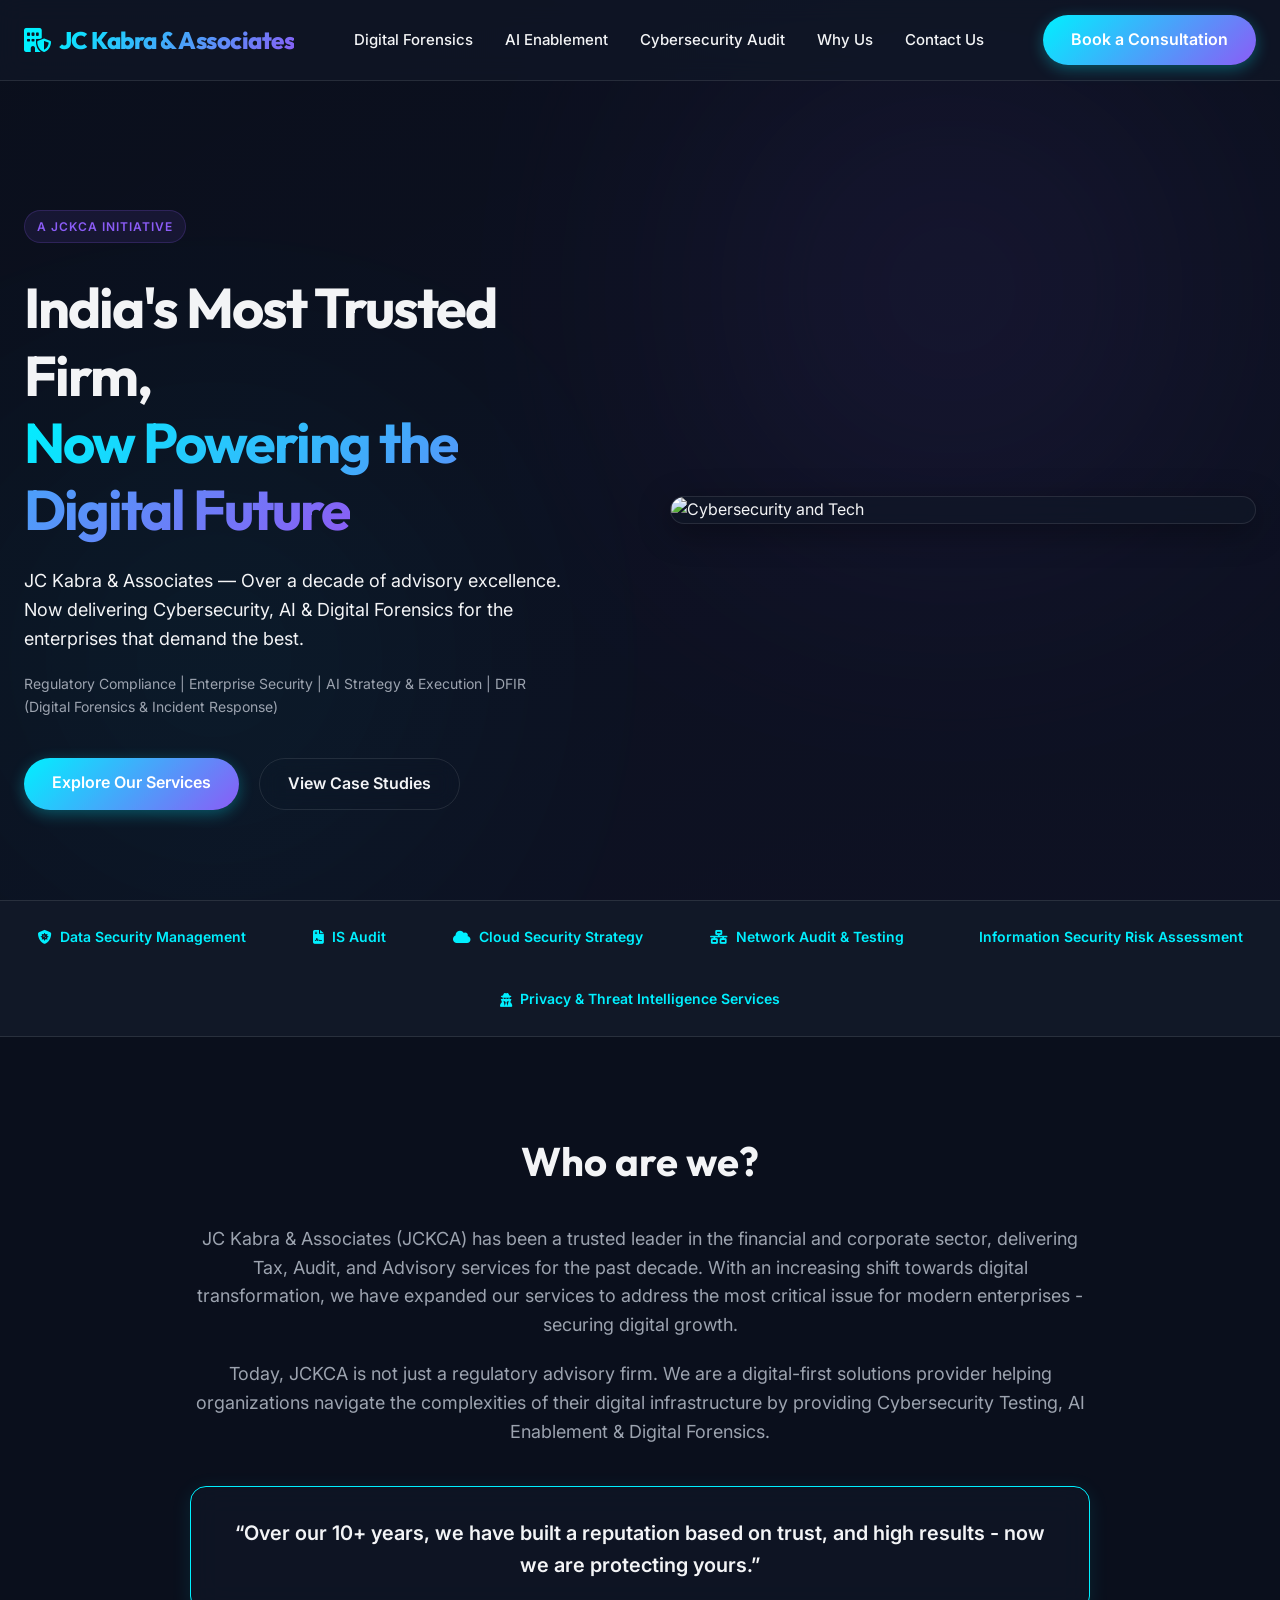
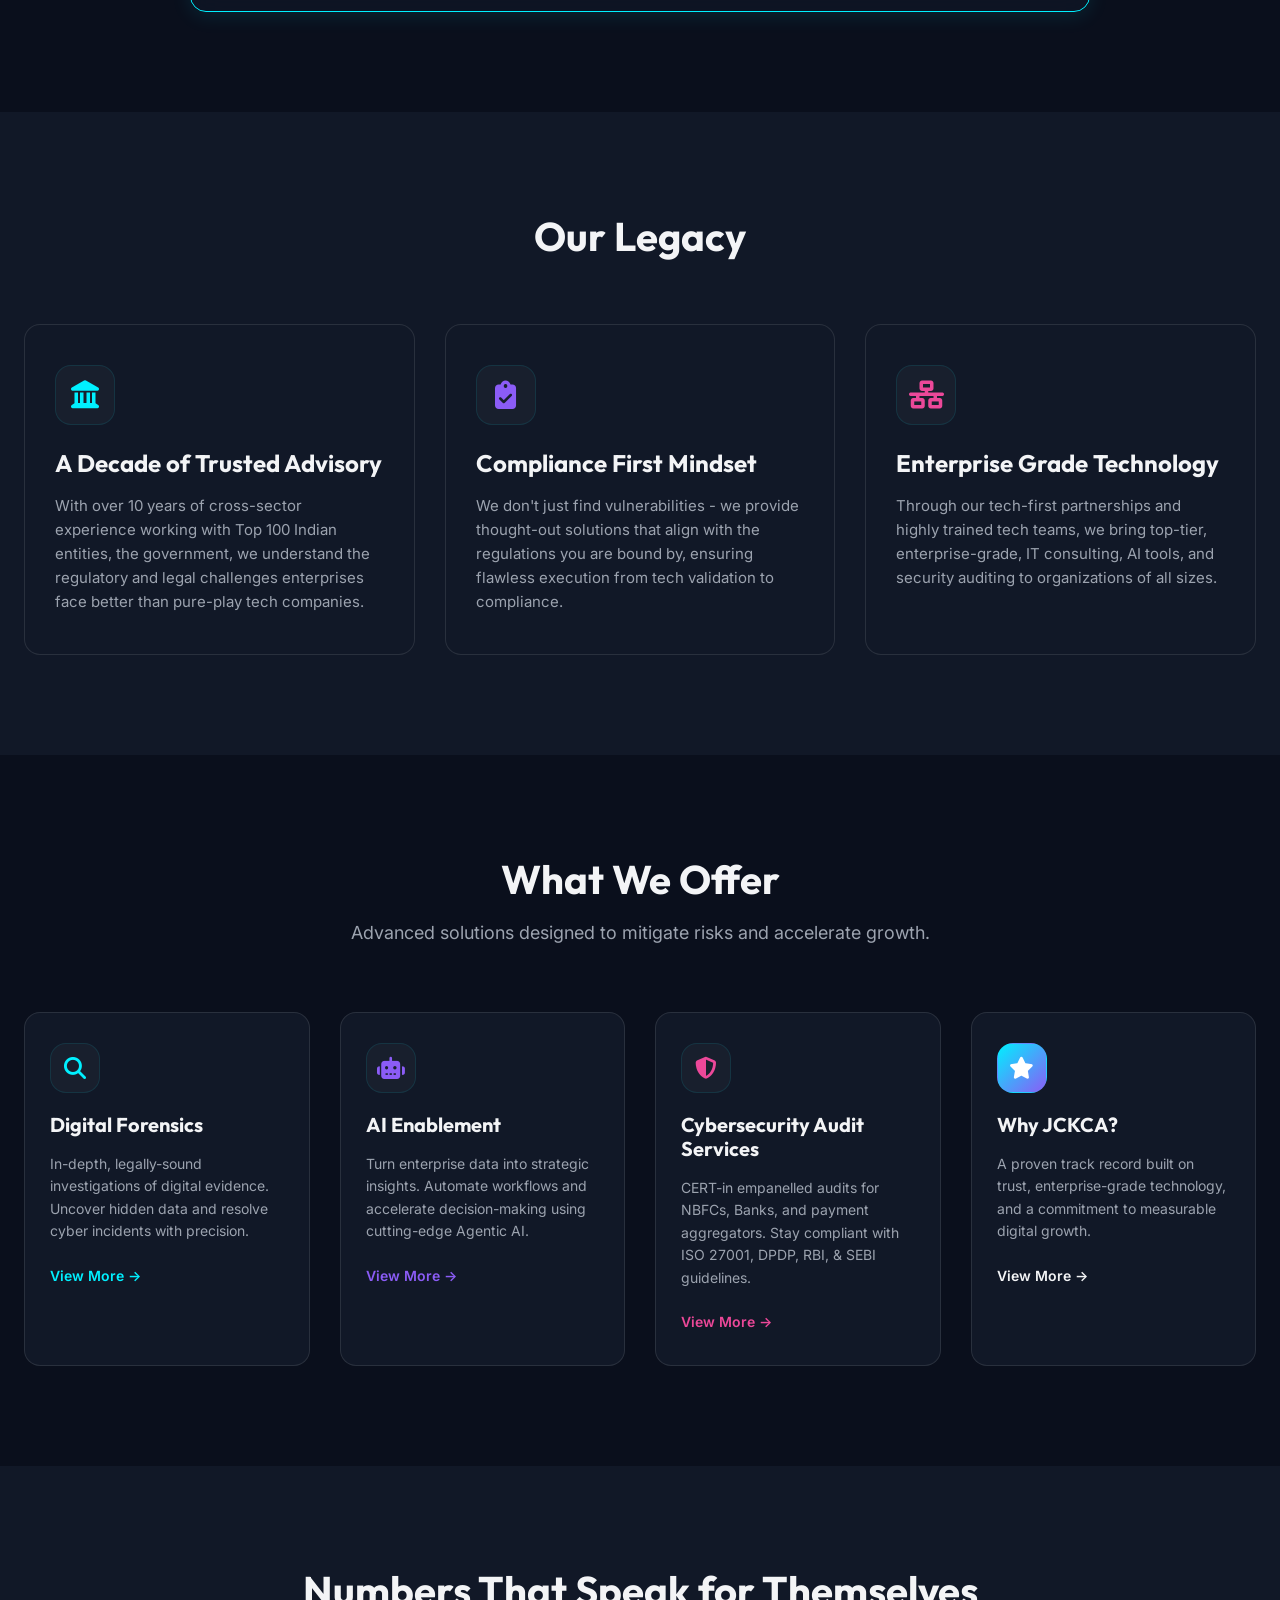
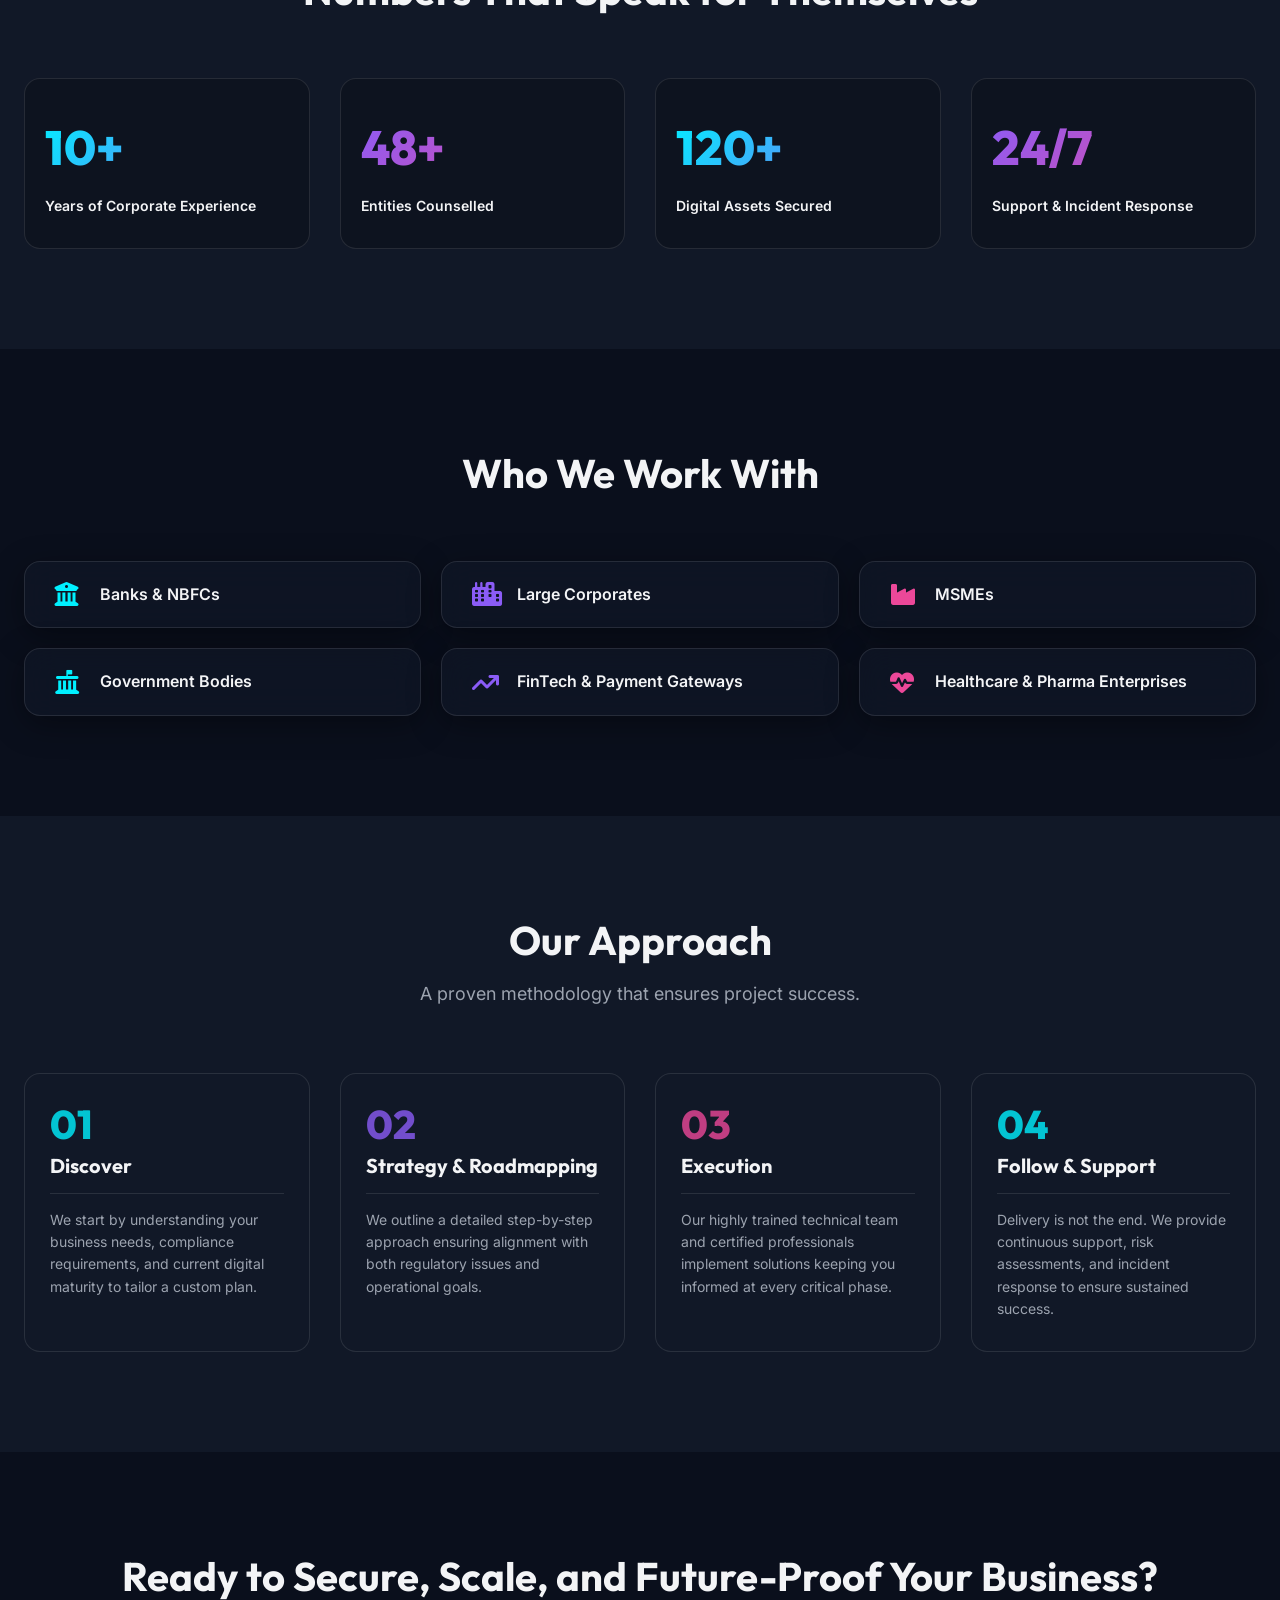
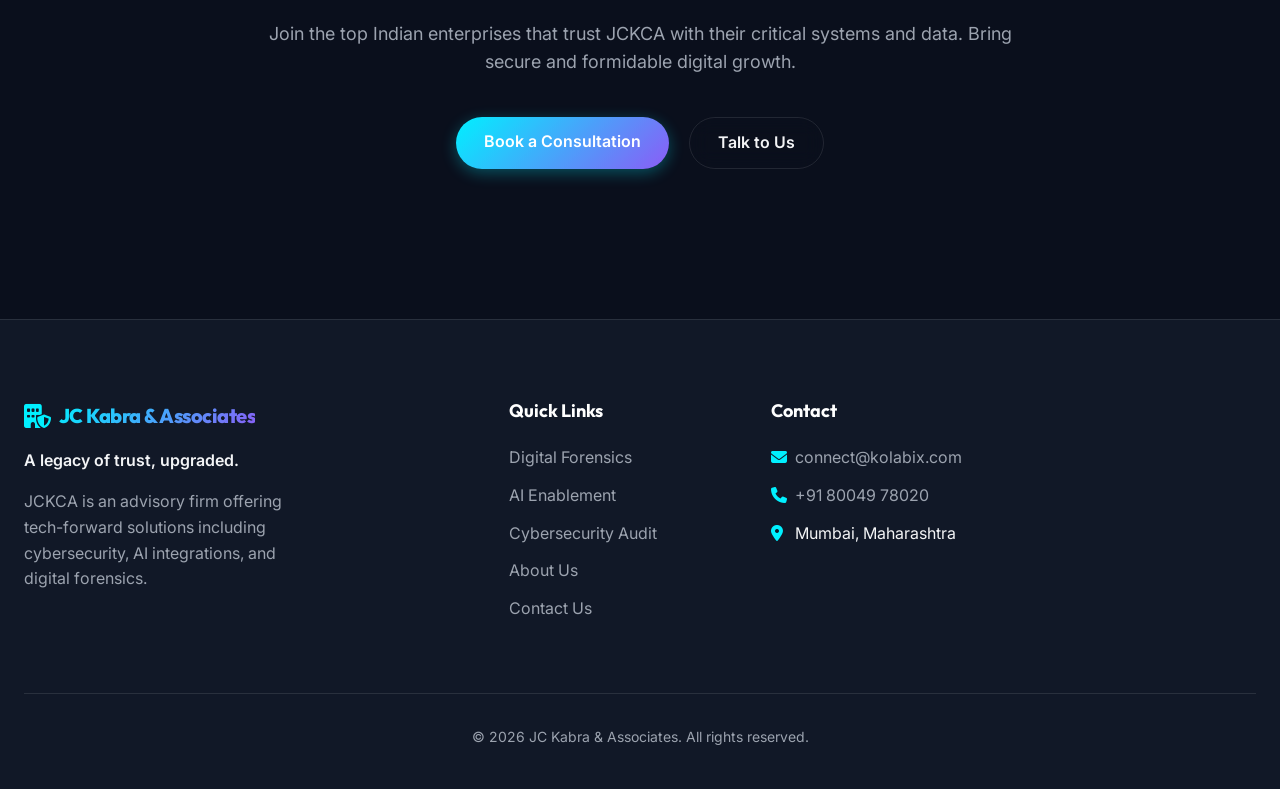
==== commit baec00ff: "Removed Kolabix name" ====
--- a/index.html
+++ b/index.html
@@ -17,14 +17,14 @@
             </a>
             
             <ul class="nav-links">
-                <li><a href="Digital%20Forensics.html">Digital Forensics</a></li>
-                <li><a href="AI%20Enablement.html">AI Enablement</a></li>
-                <li><a href="Cybersecurity%20Audit.html">Cybersecurity Audit</a></li>
-                <li><a href="Why%20Us.html">Why Us</a></li>
-                <li><a href="Contact%20us.html">Contact Us</a></li>
+                <li><a href="Digital_Forensics.html">Digital Forensics</a></li>
+                <li><a href="AI_Enablement.html">AI Enablement</a></li>
+                <li><a href="Cybersecurity_Audit.html">Cybersecurity Audit</a></li>
+                <li><a href="Why_Us.html">Why Us</a></li>
+                <li><a href="Contact_Us.html">Contact Us</a></li>
             </ul>
             
-            <a href="Contact%20us.html" class="btn btn-primary">Book a Consultation</a>
+            <a href="Contact_Us.html" class="btn btn-primary">Book a Consultation</a>
         </div>
     </header>
 
@@ -32,7 +32,7 @@
         <section class="hero" style="padding-bottom: 60px;">
             <div class="container hero-grid">
                 <div class="hero-content">
-                    <span class="badge" style="background: rgba(139, 92, 246, 0.1); color: var(--accent-purple); border-color: rgba(139, 92, 246, 0.2);">A JCKCA Initiative by Kolabix Innovations</span>
+                    <span class="badge" style="background: rgba(139, 92, 246, 0.1); color: var(--accent-purple); border-color: rgba(139, 92, 246, 0.2);">A JCKCA Initiative </span>
                     <h1 style="font-size: 56px; margin-top: 15px;">India's Most Trusted Firm, <br/><span class="text-gradient">Now Powering the Digital Future</span></h1>
                     <p style="font-size: 18px; color: var(--text-primary); margin-bottom: 20px;">JC Kabra & Associates — Over a decade of advisory excellence. Now delivering Cybersecurity, AI & Digital Forensics for the enterprises that demand the best.</p>
                     <p style="font-size: 14px; color: var(--text-secondary); margin-bottom: 40px;">
@@ -41,7 +41,7 @@
                     
                     <div class="hero-btns">
                         <a href="#services" class="btn btn-primary">Explore Our Services</a>
-                        <a href="Why%20Us.html" class="btn btn-outline">View Case Studies</a>
+                        <a href="Why_Us.html" class="btn btn-outline">View Case Studies</a>
                     </div>
                 </div>
                 
@@ -118,25 +118,25 @@
                         <div class="feature-icon" style="width: 50px; height: 50px; font-size: 22px; margin-bottom: 20px;"><i class="fa-solid fa-magnifying-glass"></i></div>
                         <h3 style="font-size: 20px;">Digital Forensics</h3>
                         <p style="font-size: 14px; margin-bottom: 20px;">In-depth, legally-sound investigations of digital evidence. Uncover hidden data and resolve cyber incidents with precision.</p>
-                        <a href="Digital%20Forensics.html" style="color: var(--accent-cyan); font-weight: 600; font-size: 14px;">View More &rarr;</a>
+                        <a href="Digital_Forensics.html" style="color: var(--accent-cyan); font-weight: 600; font-size: 14px;">View More &rarr;</a>
                     </div>
                     <div class="feature-card" style="padding: 30px 25px;">
                         <div class="feature-icon" style="width: 50px; height: 50px; font-size: 22px; margin-bottom: 20px; color: var(--accent-purple);"><i class="fa-solid fa-robot"></i></div>
                         <h3 style="font-size: 20px;">AI Enablement</h3>
                         <p style="font-size: 14px; margin-bottom: 20px;">Turn enterprise data into strategic insights. Automate workflows and accelerate decision-making using cutting-edge Agentic AI.</p>
-                        <a href="AI%20Enablement.html" style="color: var(--accent-purple); font-weight: 600; font-size: 14px;">View More &rarr;</a>
+                        <a href="AI_Enablement.html" style="color: var(--accent-purple); font-weight: 600; font-size: 14px;">View More &rarr;</a>
                     </div>
                     <div class="feature-card" style="padding: 30px 25px;">
                         <div class="feature-icon" style="width: 50px; height: 50px; font-size: 22px; margin-bottom: 20px; color: var(--accent-pink);"><i class="fa-solid fa-shield-halved"></i></div>
                         <h3 style="font-size: 20px;">Cybersecurity Audit Services</h3>
                         <p style="font-size: 14px; margin-bottom: 20px;">CERT-in empanelled audits for NBFCs, Banks, and payment aggregators. Stay compliant with ISO 27001, DPDP, RBI, & SEBI guidelines.</p>
-                        <a href="Cybersecurity%20Audit.html" style="color: var(--accent-pink); font-weight: 600; font-size: 14px;">View More &rarr;</a>
+                        <a href="Cybersecurity_Audit.html" style="color: var(--accent-pink); font-weight: 600; font-size: 14px;">View More &rarr;</a>
                     </div>
                     <div class="feature-card" style="padding: 30px 25px; border-color: rgba(255,255,255,0.1);">
                         <div class="feature-icon" style="width: 50px; height: 50px; font-size: 22px; margin-bottom: 20px; color: #fff; background: var(--gradient-primary);"><i class="fa-solid fa-star"></i></div>
                         <h3 style="font-size: 20px;">Why JCKCA?</h3>
                         <p style="font-size: 14px; margin-bottom: 20px;">A proven track record built on trust, enterprise-grade technology, and a commitment to measurable digital growth.</p>
-                        <a href="Why%20Us.html" style="color: var(--text-primary); font-weight: 600; font-size: 14px;">View More &rarr;</a>
+                        <a href="Why_Us.html" style="color: var(--text-primary); font-weight: 600; font-size: 14px;">View More &rarr;</a>
                     </div>
                 </div>
             </div>
@@ -242,8 +242,8 @@
                 <h2 style="font-size: 40px; margin-bottom: 20px;">Ready to Secure, Scale, and Future-Proof Your Business?</h2>
                 <p style="font-size: 18px; color: var(--text-secondary); max-width: 800px; margin: 0 auto 40px;">Join the top Indian enterprises that trust JCKCA with their critical systems and data. Bring secure and formidable digital growth.</p>
                 <div class="hero-btns" style="justify-content: center;">
-                    <a href="Contact%20us.html" class="btn btn-primary">Book a Consultation</a>
-                    <a href="Contact%20us.html" class="btn btn-outline">Talk to Us</a>
+                    <a href="Contact_Us.html" class="btn btn-primary">Book a Consultation</a>
+                    <a href="Contact_Us.html" class="btn btn-outline">Talk to Us</a>
                 </div>
             </div>
         </section>
@@ -265,11 +265,11 @@
                 <div class="footer-links">
                     <h4>Quick Links</h4>
                     <ul>
-                        <li><a href="Digital%20Forensics.html">Digital Forensics</a></li>
-                        <li><a href="AI%20Enablement.html">AI Enablement</a></li>
-                        <li><a href="Cybersecurity%20Audit.html">Cybersecurity Audit</a></li>
-                        <li><a href="Why%20Us.html">About Us</a></li>
-                        <li><a href="Contact%20us.html">Contact Us</a></li>
+                        <li><a href="Digital_Forensics.html">Digital Forensics</a></li>
+                        <li><a href="AI_Enablement.html">AI Enablement</a></li>
+                        <li><a href="Cybersecurity_Audit.html">Cybersecurity Audit</a></li>
+                        <li><a href="Why_Us.html">About Us</a></li>
+                        <li><a href="Contact_Us.html">Contact Us</a></li>
                     </ul>
                 </div>
                 
